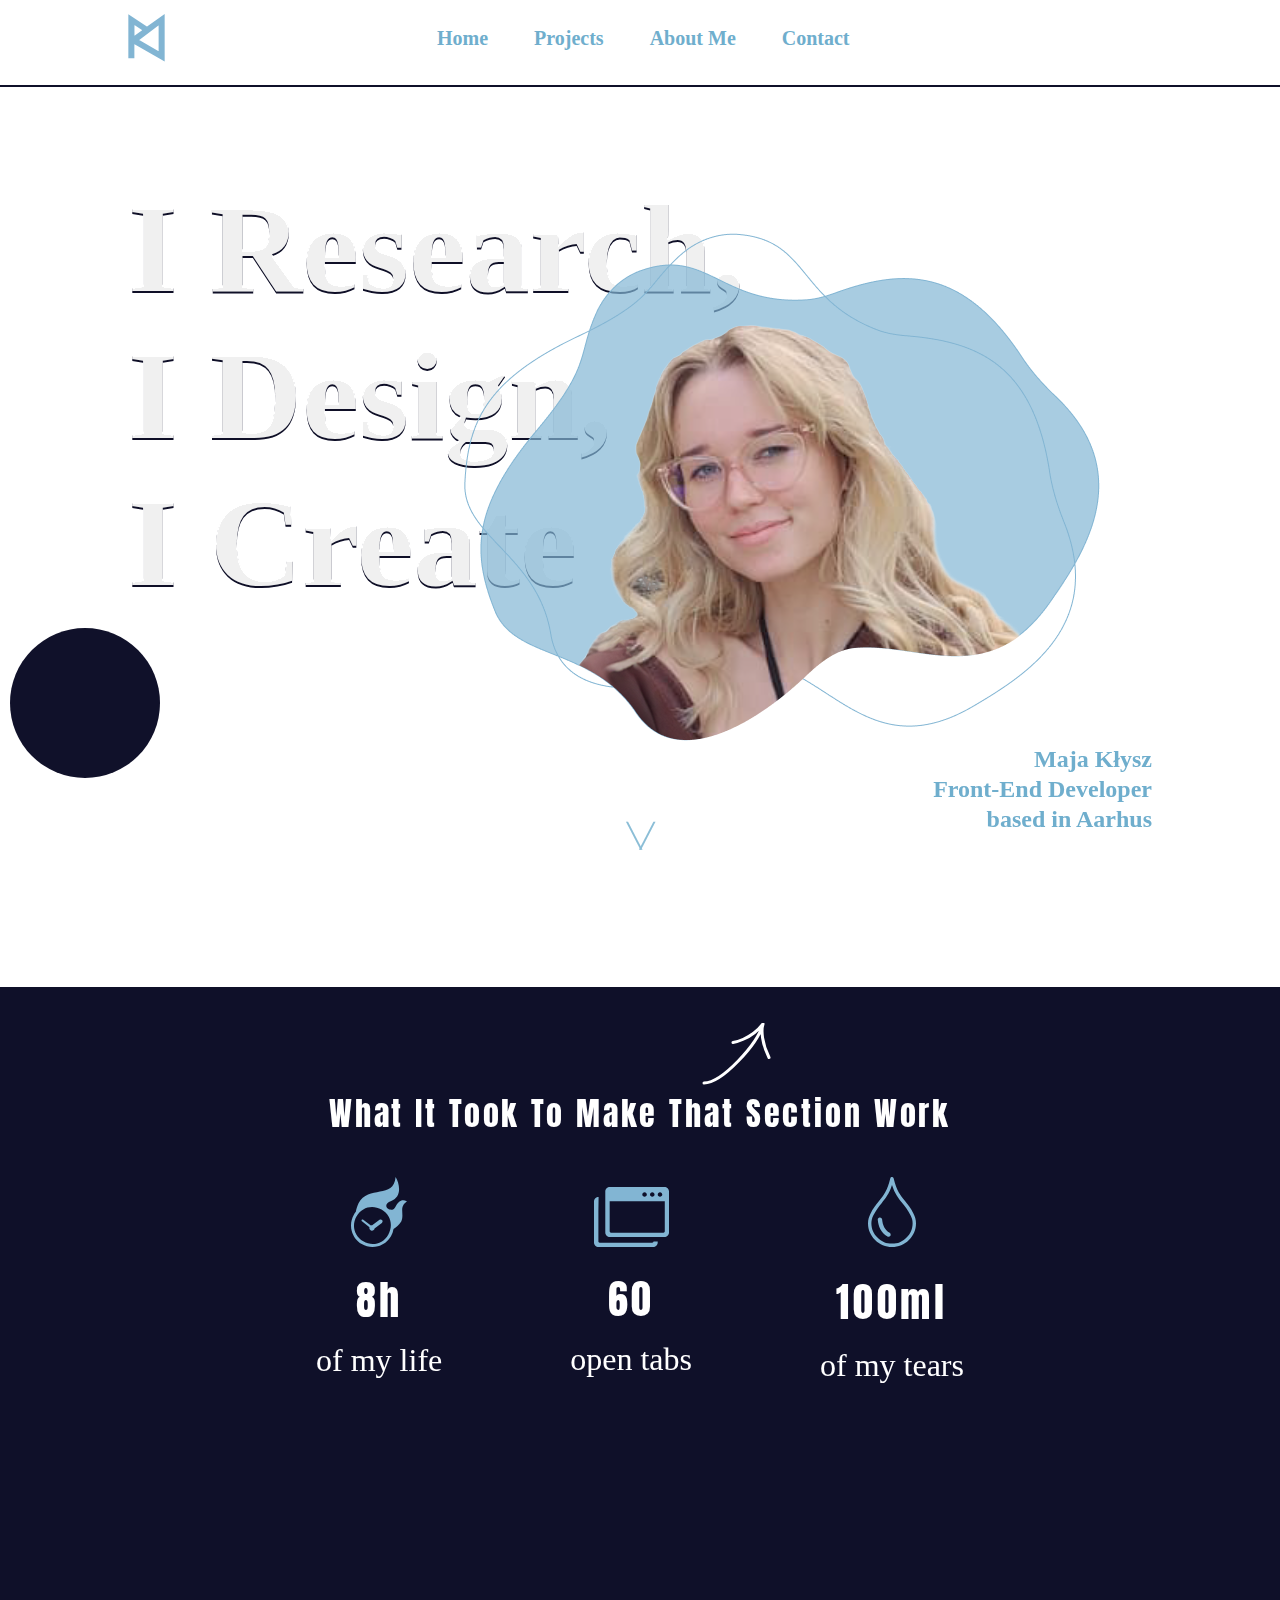
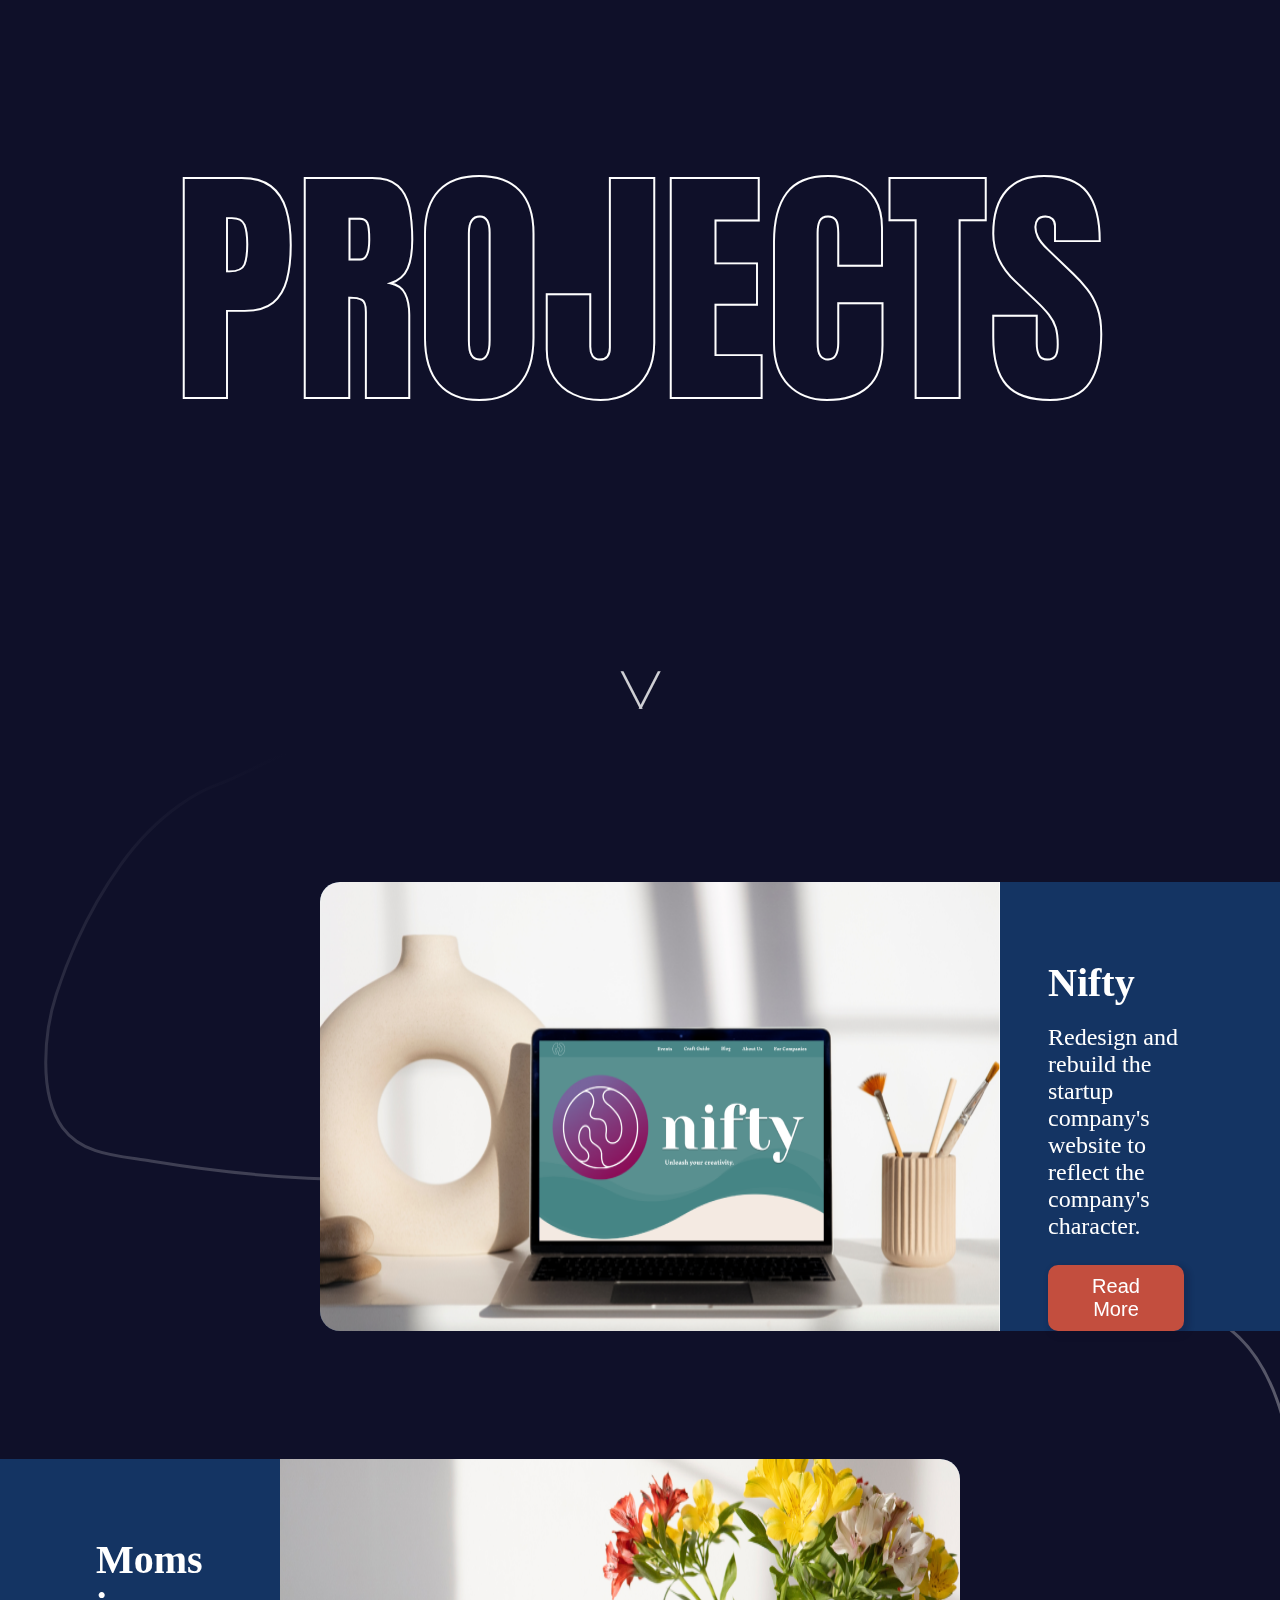
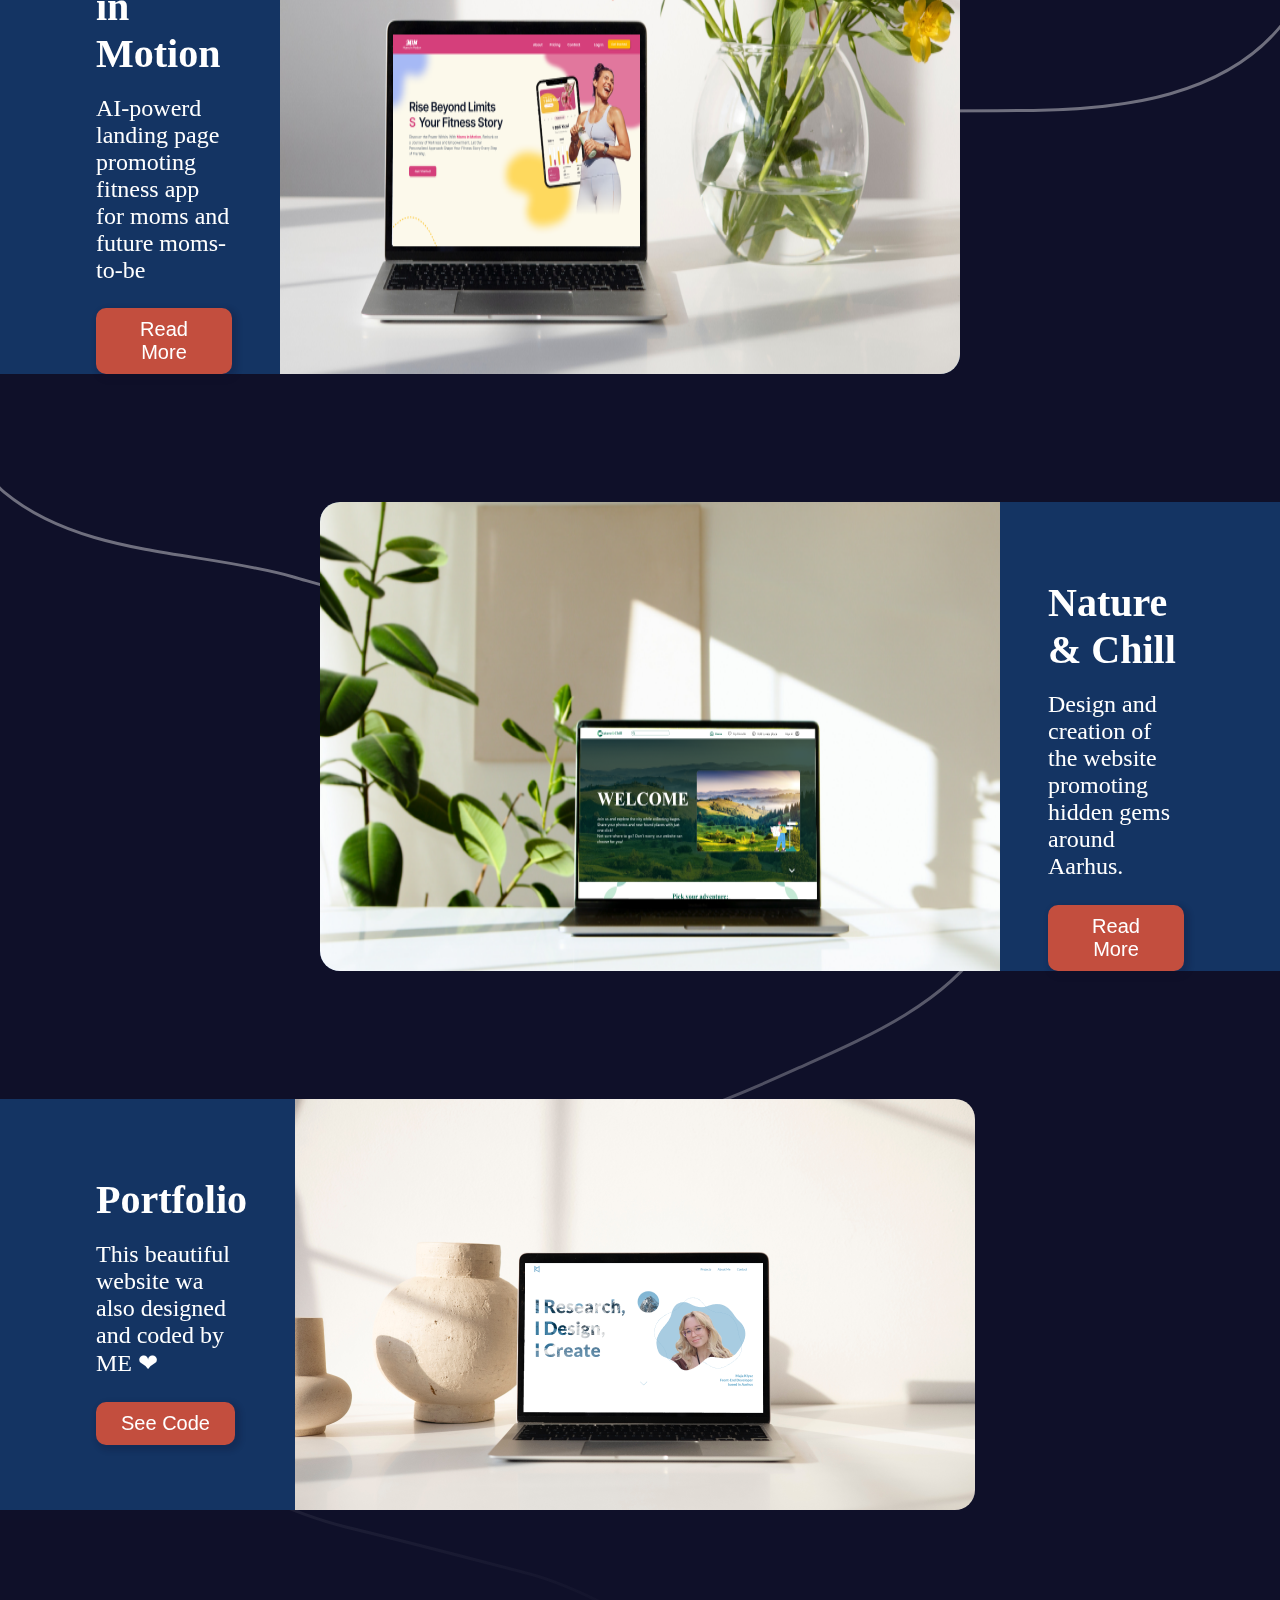
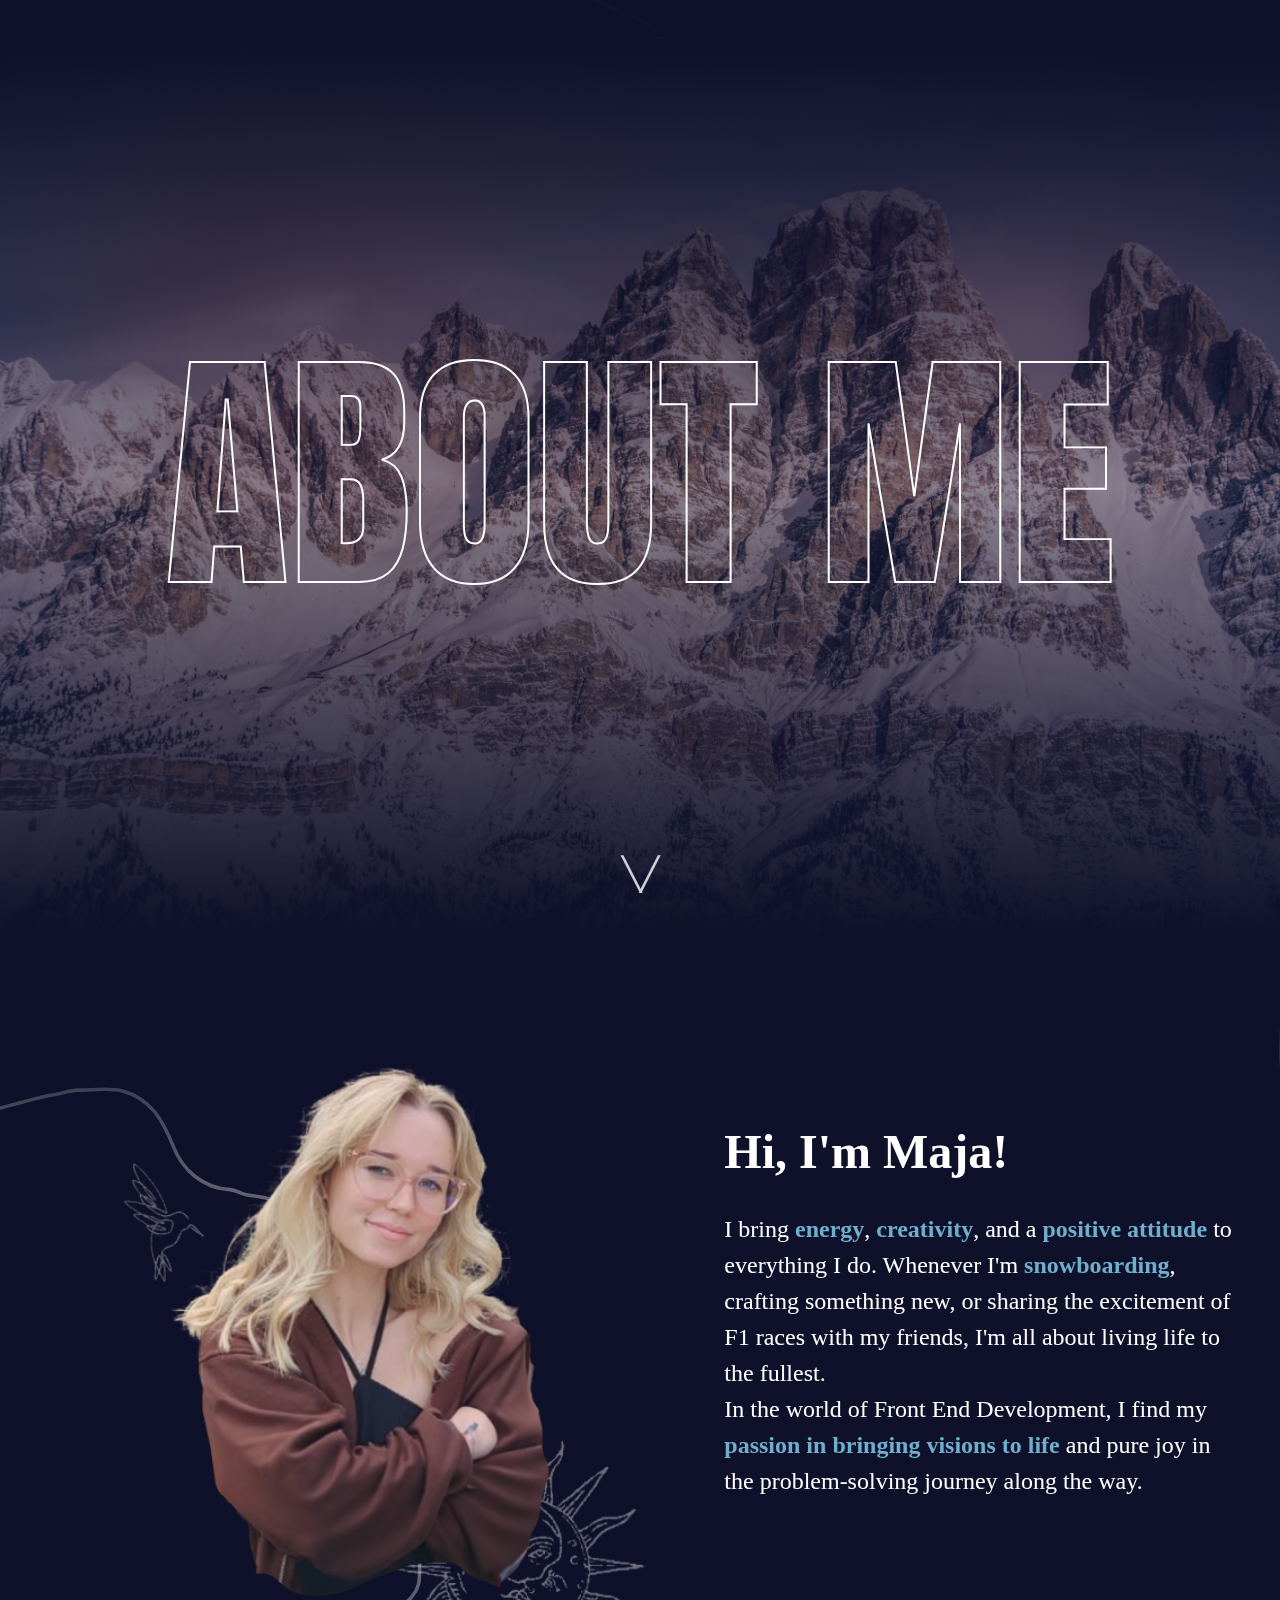
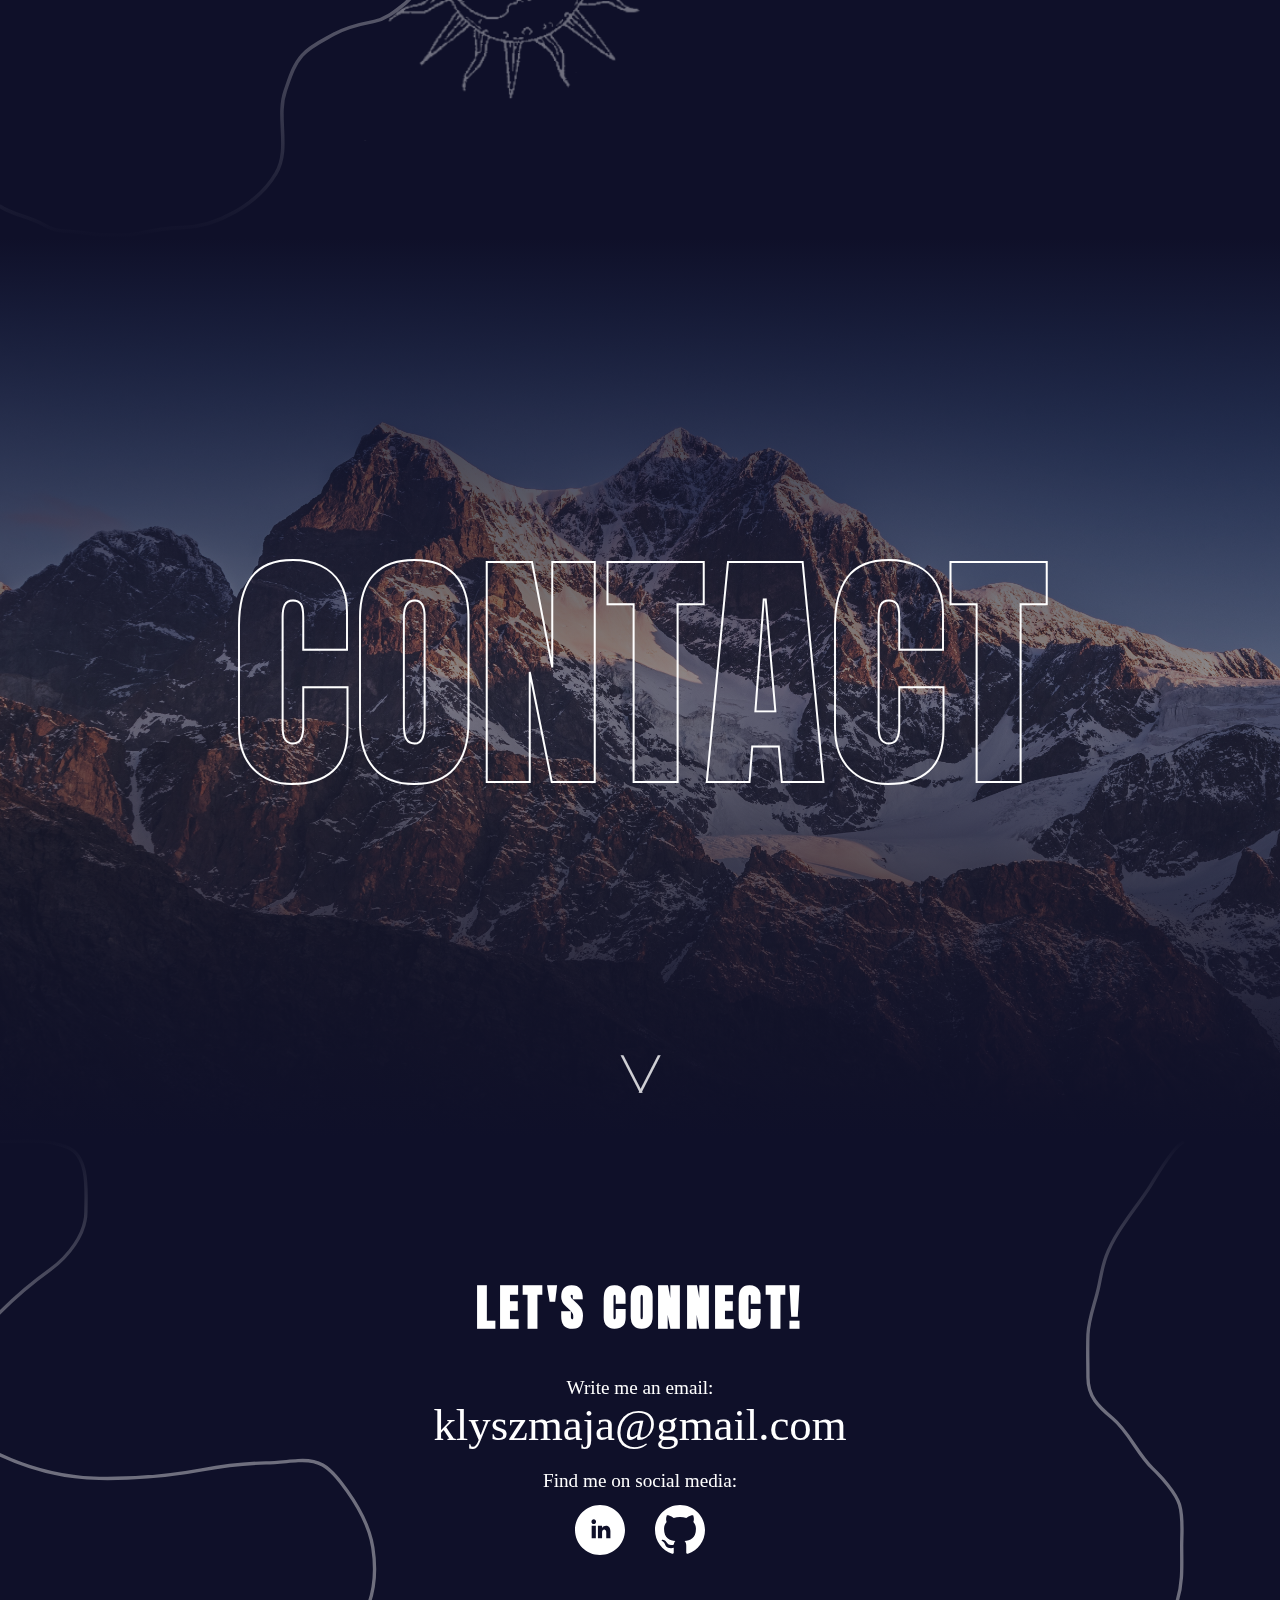
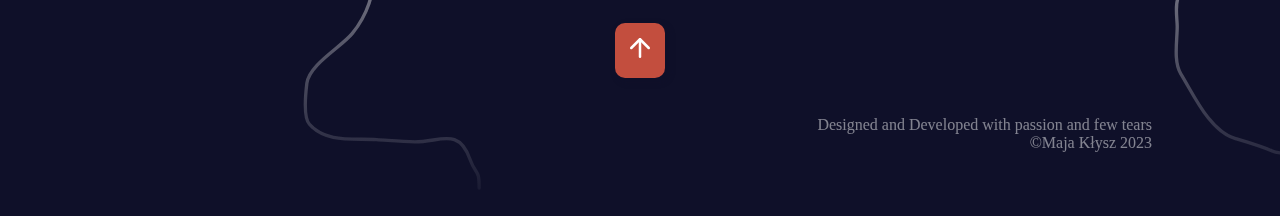
==== index.html @ e8067547 "Add files via upload" ====
<!DOCTYPE html>
<html lang="en">
  <head>
    <meta charset="UTF-8" />
    <meta name="viewport" content="width=device-width, initial-scale=1.0" />
    <link
      rel="stylesheet"
      href="https://fonts.googleapis.com/css?family=Anton"
      href="https://fonts.google.com/specimen/Lato?query=lato"
    />
    <link rel="icon" type="image/x-icon" href="images/favicon.ico" />

    <link rel="stylesheet" href="css/style.css" />

    <title>Maja Kłysz</title>
  </head>
  <body>
    <nav>
      <div class="navBox">
        <img
          id="logo"
          onclick="scrollHome()"
          src="images/logo.svg"
          alt="logo"
        />
        <ul class="navList">
          <li class="home" onclick="scrollHome()">Home</li>
          <li class="projects" onclick="scrollProj()">Projects</li>
          <li class="aboutMe" onclick="scrollMe()">About Me</li>
          <li class="contact" onclick="scrollCon()">Contact</li>
        </ul>
        <div id="menu"><img src="images/menu.svg" alt="" /></div>
      </div>
    </nav>

    <section id="home">
      <div class="back">
        <div class="contentB">
          <h1 class="textB drop-in">
            I Research, <br />
            I Design, <br />
            I Create
          </h1>
        </div>
        <div class="base">
          <div class="contentA">
            <h1 class="textA drop-in">
              I Research, <br />
              I Design, <br />
              I Create
            </h1>
          </div>
          <div class="hole"></div>
        </div>
      </div>

      <img class="me" src="images/me.png" alt="maja" />
      <p class="meText">
        Maja Kłysz <br />
        Front-End Developer <br />
        based in Aarhus
      </p>
      <div class="section1"></div>
    </section>

    <section class="menulist">
      <h1>Menu</h1>
      <ul class="listPhone">
        <li class="home2" onclick="scrollHome2()">Home</li>
        <li class="projects2" onclick="scrollProj()">Projects</li>
        <li class="aboutMe2" onclick="scrollMe()">About Me</li>
        <li class="contact2" onclick="scrollCon()">Contact</li>
      </ul>
    </section>

    <section id="home2">
      <div class="contentSmall">
        <img class="meWhite" src="images/meBack.png" alt="" />
        <h1 class="drop-in">
          I Research, <br />
          I Design, <br />
          I Create
        </h1>
      </div>
    </section>

    <section class="crisis">
      <div class="allFun">
        <div class="headerCrisis">
          <img src="images/thatSection.svg" alt="" />
          <h1>what it took to make that section work</h1>
        </div>
        <div class="ingredients">
          <div class="time">
            <img src="images/fast-speed-icon.svg" alt="clock" />
            <h1>8h</h1>
            <p>of my life</p>
          </div>
          <div class="tabs">
            <img src="images/browser-tabs-icon.svg" alt="tabs" />
            <h1>60</h1>
            <p>open tabs</p>
          </div>
          <div class="tears">
            <img src="images/water-drop-teardrop-icon.svg" alt="water drop" />
            <h1>100ml</h1>
            <p>of my tears</p>
          </div>
        </div>
      </div>
    </section>

    <section id="projects">
      <section class="titleSec secProj" id="titleSec">
        <svg
          width="100%"
          height="100%"
          viewBox="0 0 10 2"
          xmlns="http://www.w3.org/2000/svg"
        >
          <text
            class="fill normal"
            x="50%"
            y="50%"
            text-anchor="middle"
            font-size="2"
            fill="none"
            stroke-width=".015"
            stroke="#fff"
            font-family="Anton, sans-serif"
            alignment-baseline="middle"
          >
            PROJECTS
          </text>
        </svg>
        <div class="section"></div>
      </section>

      <section class="proContent">
        <div class="position">
          <div class="card">
            <img src="images/nifty.png" alt="nifty mockup" />
            <div class="cardText">
              <h2>Nifty</h2>
              <br />
              <p>
                Redesign and rebuild the startup company's website to reflect
                the company's character.
              </p>
              <br />
              <button class="readMore" onclick="location.href ='nifty.html'">
                Read More
              </button>
            </div>
          </div>
        </div>

        <div class="positionV2">
          <div class="cardV2">
            <div class="cardTextV2">
              <h2>Moms in Motion</h2>
              <br />
              <p>
                AI-powerd landing page promoting fitness app for moms and future
                moms-to-be
              </p>
              <br />
              <button class="readMore" onclick="location.href ='mim.html'">
                Read More
              </button>
            </div>
            <img src="images/mim.png" alt="mim mockup" />
          </div>
        </div>

        <div class="position positionV2">
          <div class="card">
            <img src="images/n&c.png" alt="n&c mockup" />
            <div class="cardText">
              <h2>Nature & Chill</h2>
              <br />
              <p>
                Design and creation of the website promoting hidden gems around
                Aarhus.
              </p>
              <br />
              <button class="readMore" onclick="location.href ='n&c.html'">
                Read More
              </button>
            </div>
          </div>
        </div>
        <div class="positionV2">
          <div class="cardV2">
            <div class="cardTextV2">
              <h2>Portfolio</h2>
              <br />
              <p>This beautiful website wa also designed and coded by ME ❤</p>
              <br />
              <button class="readMore">See Code</button>
            </div>
            <img src="images/portfolioM.png" alt="UniSurf mockup" />
          </div>
        </div>
      </section>
    </section>

    <section id="secMe">
      <section class="titleSec secMe" id="titleSec">
        <svg
          width="100%"
          height="100%"
          viewBox="0 0 10 2"
          xmlns="http://www.w3.org/2000/svg"
        >
          <text
            class="fill normal"
            x="50%"
            y="50%"
            text-anchor="middle"
            font-size="2"
            fill="none"
            stroke-width=".015"
            stroke="#fff"
            font-family="Anton, sans-serif"
            alignment-baseline="middle"
          >
            ABOUT ME
          </text>
        </svg>
        <div class="section"></div>
      </section>
      <section class="aboutContent">
        <img src="images/mePhoto.png" alt="me" />
        <div class="textAbout">
          <h1>Hi, I'm Maja!</h1>
          <p>
            I bring <span class="highlight"> energy</span>,
            <span class="highlight">creativity</span>, and a
            <span class="highlight">positive attitude</span> to everything I do.
            Whenever I'm <span class="highlight">snowboarding</span>, crafting
            something new, or sharing the excitement of F1 races with my
            friends, I'm all about living life to the fullest. <br />In the
            world of Front End Development, I find my
            <span class="highlight">passion in bringing visions to life</span>
            and pure joy in the problem-solving journey along the way.
          </p>
        </div>
      </section>
      <div class="spaceBlue"></div>
    </section>
    <section class="contactInfo">
      <section class="titleSec secCon" id="titleSec">
        <svg
          width="100%"
          height="100%"
          viewBox="0 0 10 2"
          xmlns="http://www.w3.org/2000/svg"
        >
          <text
            class="fill normal"
            x="50%"
            y="50%"
            text-anchor="middle"
            font-size="2"
            fill="none"
            stroke-width=".015"
            stroke="#fff"
            font-family="Anton, sans-serif"
            alignment-baseline="middle"
          >
            CONTACT
          </text>
        </svg>
        <div class="section"></div>
      </section>
      <section class="contactBox">
        <h1>LET'S CONNECT!</h1>
        <div class="mailBox">
          <p class="sub">Write me an email:</p>
          <a class="main" href="mailto:klyszmaja@gmail.com"
            >klyszmaja@gmail.com</a
          >
        </div>

        <div class="someBox">
          <p class="sub">Find me on social media:</p>
          <div class="links">
            <a
              href="https://www.linkedin.com/in/maja-klysz-244708251/"
              target="_blank"
              ><svg
                class="spaceContact in"
                xmlns="http://www.w3.org/2000/svg"
                width="50"
                fill="white"
                height="50"
                viewBox="0 0 24 24"
              >
                <path
                  d="M12 0c-6.627 0-12 5.373-12 12s5.373 12 12 12 12-5.373 12-12-5.373-12-12-12zm-2 16h-2v-6h2v6zm-1-6.891c-.607 0-1.1-.496-1.1-1.109 0-.612.492-1.109 1.1-1.109s1.1.497 1.1 1.109c0 .613-.493 1.109-1.1 1.109zm8 6.891h-1.998v-2.861c0-1.881-2.002-1.722-2.002 0v2.861h-2v-6h2v1.093c.872-1.616 4-1.736 4 1.548v3.359z"
                />
              </svg>
            </a>
            <a href="https://github.com/majaklysz" target="_blank">
              <svg
                class="git"
                xmlns="http://www.w3.org/2000/svg"
                width="50"
                height="50"
                fill="white"
                viewBox="0 0 24 24"
              >
                <path
                  d="M12 0c-6.626 0-12 5.373-12 12 0 5.302 3.438 9.8 8.207 11.387.599.111.793-.261.793-.577v-2.234c-3.338.726-4.033-1.416-4.033-1.416-.546-1.387-1.333-1.756-1.333-1.756-1.089-.745.083-.729.083-.729 1.205.084 1.839 1.237 1.839 1.237 1.07 1.834 2.807 1.304 3.492.997.107-.775.418-1.305.762-1.604-2.665-.305-5.467-1.334-5.467-5.931 0-1.311.469-2.381 1.236-3.221-.124-.303-.535-1.524.117-3.176 0 0 1.008-.322 3.301 1.23.957-.266 1.983-.399 3.003-.404 1.02.005 2.047.138 3.006.404 2.291-1.552 3.297-1.23 3.297-1.23.653 1.653.242 2.874.118 3.176.77.84 1.235 1.911 1.235 3.221 0 4.609-2.807 5.624-5.479 5.921.43.372.823 1.102.823 2.222v3.293c0 .319.192.694.801.576 4.765-1.589 8.199-6.086 8.199-11.386 0-6.627-5.373-12-12-12z"
                />
              </svg>
            </a>
          </div>
        </div>
        <button onclick="scrollHome()" class="upTop">
          <svg
            xmlns="http://www.w3.org/2000/svg"
            width="30"
            height="30"
            viewBox="0 0 24 24"
            fill="none"
            stroke="currentColor"
            stroke-width="2"
            stroke-linecap="round"
            stroke-linejoin="round"
            class="feather feather-arrow-up"
          >
            <line x1="12" y1="19" x2="12" y2="5"></line>
            <polyline points="5 12 12 5 19 12"></polyline>
          </svg>
        </button>
        <p class="copyrights">
          Designed and Developed with passion and few tears<br />©Maja Kłysz
          2023
        </p>
      </section>
    </section>

    <script src="js/js.js"></script>
  </body>
</html>
---- css/style.css ----
body {
  margin: 0;
  background-color: #0f1029;
  font-family: "lato";
  font-size: 16px;
  color: white;
}
.back {
  width: 100%;
  height: 100vh;
  background-size: cover;
  margin: 0;
  overflow: hidden;
  background-image: url("https://s3.amazonaws.com/shecodesio-production/uploads/files/000/096/274/original/bc2.jpg?1694196572");
}

.base {
  position: absolute;
  width: 100%;
  height: 100vh;
  background-color: white;
  background-size: cover;
  mix-blend-mode: hard-light;
  top: 87px;
  cursor: none;
}

.hole {
  width: 150px;
  height: 150px;
  margin: 10px;
  border-radius: 50%;
  background-color: gray;
  position: absolute;
  display: none;
}
.textB {
  padding-left: 10%;
  margin: 0%;
  font-size: 8em;
  padding-top: 7%;
  color: white;
  font-weight: 900;
}
.textA {
  padding-left: 10%;
  margin: 0%;
  font-size: 8em;
  padding-top: 7%;
  background: url("https://s3.amazonaws.com/shecodesio-production/uploads/files/000/096/274/original/bc2.jpg?1694196572")
    0 0 / cover no-repeat;
  background-clip: text; /* Standard property */
  -webkit-background-clip: text; /* For WebKit-based browsers */
  color: #00000087;
  mix-blend-mode: initial;
  font-weight: 900;
}

.navBox li {
  display: inline-block;
  font-size: 20px;
  padding-right: 40px;
  color: #6faecd;
  transition: all 300ms ease-in-out;
  font-weight: bold;
}

.navBox {
  display: flex;
  align-items: center;
  justify-content: space-between;
  padding-left: 10%;
  padding-right: 10%;
  padding-bottom: 10px;
  font-size: 24px;
  transition: all 300ms ease-in-out;
}

.me {
  position: absolute;
  top: 15%;
  right: 10%;
  cursor: none;
  z-index: 2;
}
nav {
  position: sticky;
  top: 0;
  z-index: 100;
  background-color: white;
  transition: all 200ms ease-in-out;
}

.drop-in {
  animation: drop-in 1s ease 200ms backwards;
}

.navList li {
  cursor: pointer;
}

.navList li:hover {
  font-weight: 900;
}

@keyframes drop-in {
  from {
    opacity: 0;
    transform: translateY(-100px);
  }
  to {
    opacity: 1;
    transform: translate(0px);
  }
}
.titleSec {
  width: 100%;
  height: 100vh;
  background-size: cover;
  margin: 0;
  overflow: hidden;
  position: relative;
}

.secMe {
  background-image: linear-gradient(#0f1029, #0f102977, #0f1029),
    url(../images/moutains3.jpg);
}

.secProj {
  background-image: linear-gradient(#0f1029, #0f102977, #0f1029),
    url("https://s3.amazonaws.com/shecodesio-production/uploads/files/000/096/280/original/pexels-pixabay-290422.jpg?1694197904");
}

.secCon {
  background-image: linear-gradient(#0f1029, #0f102977, #0f1029),
    url(../images/m3.jpg);
  background-size: cover;
}

.normal {
  cursor: default;
  transition: all 200ms ease-in-out;
}
.fill {
  fill: transparent;
}

.fill:hover {
  fill: rgba(255, 255, 255, 0.335);
  transition: all 200ms ease-in-out;
}

.proContent {
  padding-top: 10%;
  background-image: linear-gradient(#0f1029, #0f102900, #0f102900, #0f1029),
    url(../images/sq3.svg);
  background-repeat: no-repeat;
  padding-bottom: 10%;
  background-position: center;
}
#logo {
  height: 2em;
  cursor: pointer;
}
.card {
  background-color: #143463;
  color: white;
  display: flex;
  width: 75%;
  border-radius: 20px 0 0 20px;
  justify-content: space-between;
}

.card img {
  border-radius: 20px 0 0 20px;
}

.card h2,
.cardV2 h2 {
  font-size: 2.5em;
  font-weight: bold;
  margin: 0;
}
.card p,
.cardV2 p {
  font-size: 1.5em;
  font-weight: lighter;
  margin: 0;
}

.cardText {
  width: 35%;
  padding-right: 10%;
  padding-left: 5%;
  display: flex;
  flex-direction: column;
  padding-top: 8%;
}

.position {
  display: flex;
  justify-content: flex-end;
}

.readMore {
  background-color: #c34e3e;
  width: fit-content;
  box-shadow: 3px 3px 5px 3px #0f102930;
  border: none;
  color: white;
  font-size: 1.25em;
  padding: 10px 25px;
  border-radius: 10px;
  margin-top: 5%;
  transition: all 200ms ease;
}

.readMore:hover {
  background-color: #a33e30;
  cursor: pointer;
}

.upTop {
  background-color: #c34e3e;
  box-shadow: 3px 3px 5px 3px #0f102930;
  border: none;
  color: white;
  font-size: 1.25em;
  padding: 10px;
  border-radius: 10px;
  margin-top: 5%;
  transition: all 200ms ease;
}

.upTop:hover {
  background-color: #a33e30;
  cursor: pointer;
}

.cardV2 {
  background-color: #143463;
  color: white;
  display: flex;
  width: 75%;
  border-radius: 0 20px 20px 0;
  justify-content: space-between;
}

.cardV2 img {
  border-radius: 0 20px 20px 0;
}
.cardTextV2 {
  width: 35%;
  padding-left: 10%;
  padding-right: 5%;
  display: flex;
  flex-direction: column;
  padding-top: 8%;
}
.positionV2 {
  margin-top: 10%;
}

.indication {
  text-decoration: underline;
  text-underline-offset: 10px;
  font-weight: 900;
}

.meText {
  position: absolute;
  right: 10%;
  top: 80%;
  z-index: 2;
  color: #6faecd;
  font-weight: 900;
  font-size: 1.5em;
  text-align: right;
  line-height: 30px;
}
.aboutContent {
  color: white;
  font-size: 1.5em;
  display: flex;
  background-image: linear-gradient(#0f1029, #0f102900, #0f102900, #0f1029),
    url(../images/linesAbout.svg);
  background-repeat: no-repeat;
  background-size: cover;
  justify-content: center;
  height: 100vh;
  width: auto;
}

.textAbout {
  padding-left: 3%;
  width: 40%;
  padding-top: 12%;
}

.textAbout h1 {
  font-size: 2em;
}

.aboutContent p {
  line-height: 1.5;
}

.aboutContent img {
  height: 75%;
  width: auto;
  padding-top: 10%;
}

.section::before {
  animation: bounce 1s ease infinite;
  bottom: 2rem;
  color: #fff;
  content: "╲╱";
  font-size: 2rem;
  height: 4rem;
  left: 50%;
  letter-spacing: -1px;
  line-height: 4rem;
  margin-left: -3rem;
  opacity: 0.8;
  position: absolute;
  text-align: center;
  width: 6rem;
}

@keyframes bounce {
  50% {
    transform: translateY(-50%);
  }
}
.section1::before {
  animation: bounce 1s ease infinite;
  bottom: 2rem;
  color: #6faecd;
  content: "╲╱";
  font-size: 1.5rem;
  height: 4rem;
  left: 50%;
  letter-spacing: -1px;
  line-height: 4rem;
  margin-left: -3rem;
  opacity: 0.8;
  position: absolute;
  text-align: center;
  width: 6rem;
}

.highlight {
  font-weight: bold;
  color: #6faecd;
  transition: all 200ms ease;
}
.highlight:hover {
  color: #8ac0dc;
  text-shadow: 0 5px 15px #afe0f5;
  cursor: default;
}
.contactBox {
  color: white;
  text-align: center;
  padding-top: 8%;
  padding-bottom: 5%;
  background-image: linear-gradient(#0f1029, #0f102900, #0f102900, #0f1029),
    url(../images/sqContact.svg);
  background-repeat: no-repeat;
  background-position: center;
  background-size: cover;
}

.contactBox h1 {
  font-size: 3em;
  font-family: "Anton", sans-serif;
  letter-spacing: 0.09em;
}

.main {
  font-size: 2.8em;
  font-weight: lighter;
  margin-top: 0;
  transition: all 200ms ease;
  text-decoration: none;
  color: white;
}

.main:hover {
  color: #c34e3e;
  cursor: pointer;
}

.sub {
  margin-bottom: 0;

  font-size: 1.2em;
}

.links {
  padding-top: 1%;
}

.spaceContact {
  padding-right: 2%;
}

.in,
.git {
  transition: all 200ms ease;
  fill: white;
}
.in:hover,
.git:hover {
  fill: #c34e3e;
  cursor: pointer;
}
.copyrights {
  color: rgba(255, 255, 255, 0.481);
  margin-top: 3%;
  margin-bottom: 0;
  text-align: right;
  padding-right: 10%;
}

.crisis {
  width: 100%;
  color: white;
  display: flex;
  justify-content: center;
  flex-direction: column;
  align-items: center;
}

.allFun {
  display: flex;
  justify-content: center;
  flex-direction: column;
  align-items: center;
  width: 100%;
}

.headerCrisis {
  padding-top: 3%;
}
.headerCrisis h1 {
  font-family: "Anton", sans-serif;
  text-transform: capitalize;
  letter-spacing: 0.09em;
  font-size: 2em;
  margin: 0;
  font-weight: 100;
}

.headerCrisis img {
  left: 60%;
  position: relative;
}

.ingredients {
  display: flex;
  width: 100%;
  height: auto;
  justify-content: center;
  align-items: baseline;
  padding-top: 3%;
  padding-bottom: 3%;
  gap: 10%;
}

.ingredients h1 {
  font-family: "Anton", sans-serif;
  letter-spacing: 0.09em;
  font-size: 2.5em;
  font-weight: 100;
  margin-top: 15%;
  margin-bottom: 10%;
}

.ingredients p {
  font-size: 2em;
  max-width: 100%;
  margin-top: 0;
}

.time,
.tabs,
.tears {
  text-align: center;
}

a {
  text-decoration: none;
}
#home2,
.menu,
.menulist {
  display: none;
}

.active {
  display: block;
}

/*phone*/
@media (max-width: 576px) {
  #home,
  .crisis,
  .navList {
    display: none;
  }
  #home2 {
    display: flex;
    background-image: linear-gradient(
        #0f1029,
        #0f1029c9,
        #0f102988,
        #0f1029af,
        #0f1029
      ),
      url(../images/pexels-mark-soetebier-9896288.jpg);

    width: 100%;
    background-size: cover;
    background-repeat: no-repeat;
  }
  nav {
    background: #0f1029;
  }

  .navBox li {
    color: white;
  }

  #logo {
    width: 10%;
    height: 10%;
    padding-top: 5%;
    padding-bottom: 3%;
    content: url(../images/logowhite.svg);
  }

  .contentSmall {
    margin: auto;
    font-family: "Anton";
    display: flex;
    flex-wrap: wrap;
    padding-left: 5%;
  }

  .meWhite {
    height: 100%;
    width: 100%;
  }

  .contentSmall h1 {
    font-size: 4em;
    padding-bottom: 10%;
    display: flex;
    width: 100%;
    padding-left: 10%;
    margin-top: 1%;
    font-weight: 100;
    line-height: 1.15em;
  }

  .position,
  .positionV2 {
    flex-direction: column;
    justify-content: unset;
    align-items: center;
    display: flex;
  }

  .card {
    flex-direction: column;
    border-radius: 20px 20px 20px 20px;
  }

  .cardV2 {
    flex-direction: column-reverse;
    border-radius: 20px 20px 20px 20px;
  }

  .card img,
  .cardV2 img {
    border-radius: 20px 20px 0px 0px;
  }

  .readMore {
    margin-left: 20%;
    margin-bottom: 10%;
  }

  .cardText,
  .cardTextV2 {
    width: auto;
  }

  .aboutContent img {
    width: 70%;
    height: auto;
    display: block;
    margin: auto;
    padding-top: 15%;
  }

  .aboutContent {
    height: auto;
    flex-direction: column;
    background-image: none;
  }

  .textAbout {
    width: 75%;
    display: block;
    margin: auto;
  }

  .textAbout h1 {
    font-size: 1.5em;
    margin-top: 0;
  }

  .textAbout p {
    font-size: 1em;
    padding-bottom: 10%;
  }

  .main {
    font-size: 2em;
  }

  #menu {
    display: block;
    padding-top: 5%;
  }

  .proContent {
    background-image: none;
  }

  .section::before {
    font-size: 1rem;
    height: 9rem;
  }

  .fill {
    fill: rgba(255, 255, 255, 0.814);
    stroke: none;
    letter-spacing: 0.03em;
  }

  .links {
    margin-top: 5%;
  }

  .someBox {
    margin-top: 10%;
    margin-bottom: 10%;
  }

  .upTop {
    margin-bottom: 10%;
  }

  .contactBox {
    background-image: none;
  }

  .copyrights {
    margin-top: 15%;
    margin-bottom: 15%;
    text-align: center;
    padding-left: 10%;
  }

  .menulist {
    height: 100vh;
    background-color: #0f1029;
    color: white;
    text-align: center;
    position: fixed;
    z-index: 10;
    width: -webkit-fill-available;
  }

  .menulist h1 {
    font-size: 3em;
    margin-bottom: 10%;
  }

  .listPhone {
    list-style: none;
    font-size: 2em;
    padding-left: 25%;
    padding-right: 25%;
  }

  .listPhone li {
    padding-top: 20%;
    padding-bottom: 20%;
    font-weight: 100;
    width: 100%;
    transition: all 200ms ease;
  }

  .listPhone li:active {
    background-color: #6faecd70;
  }

  .aboutMe2,
  .projects2,
  .home2 {
    border-bottom: 1px solid white;
  }
}
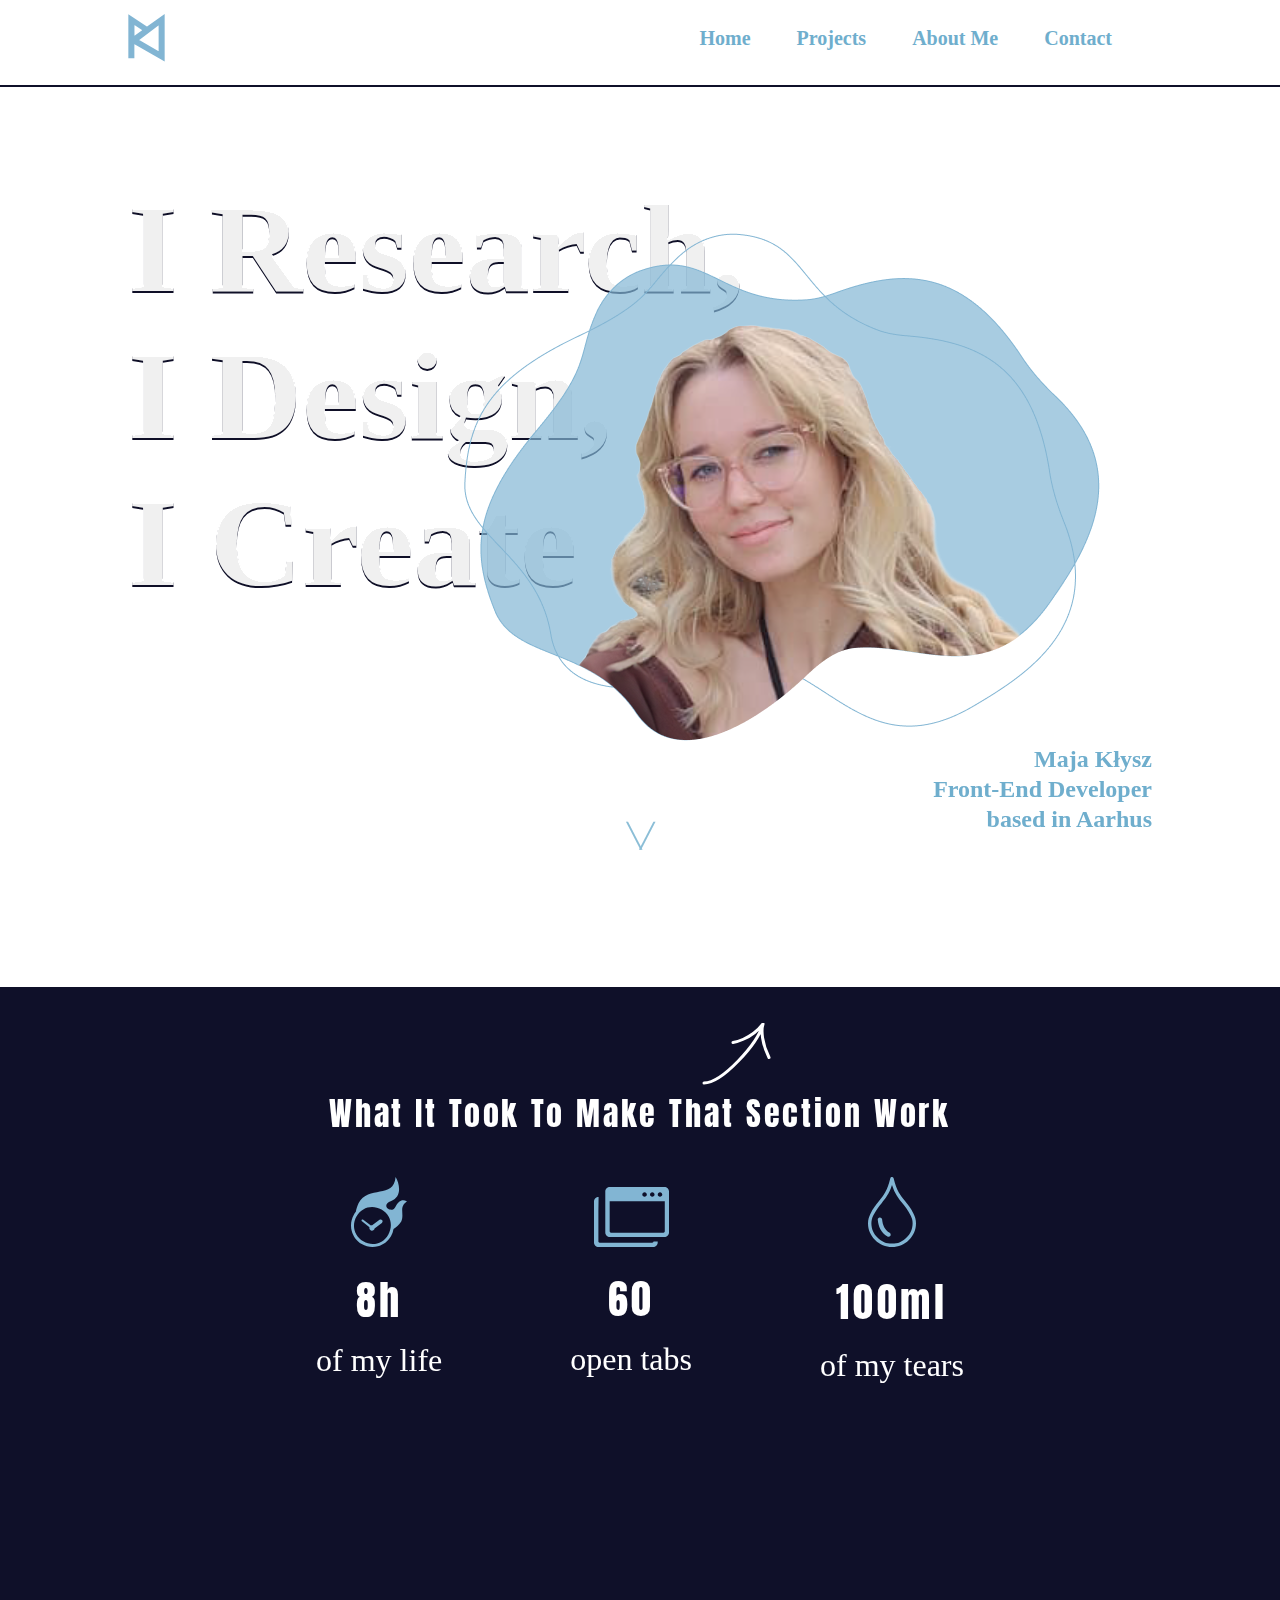
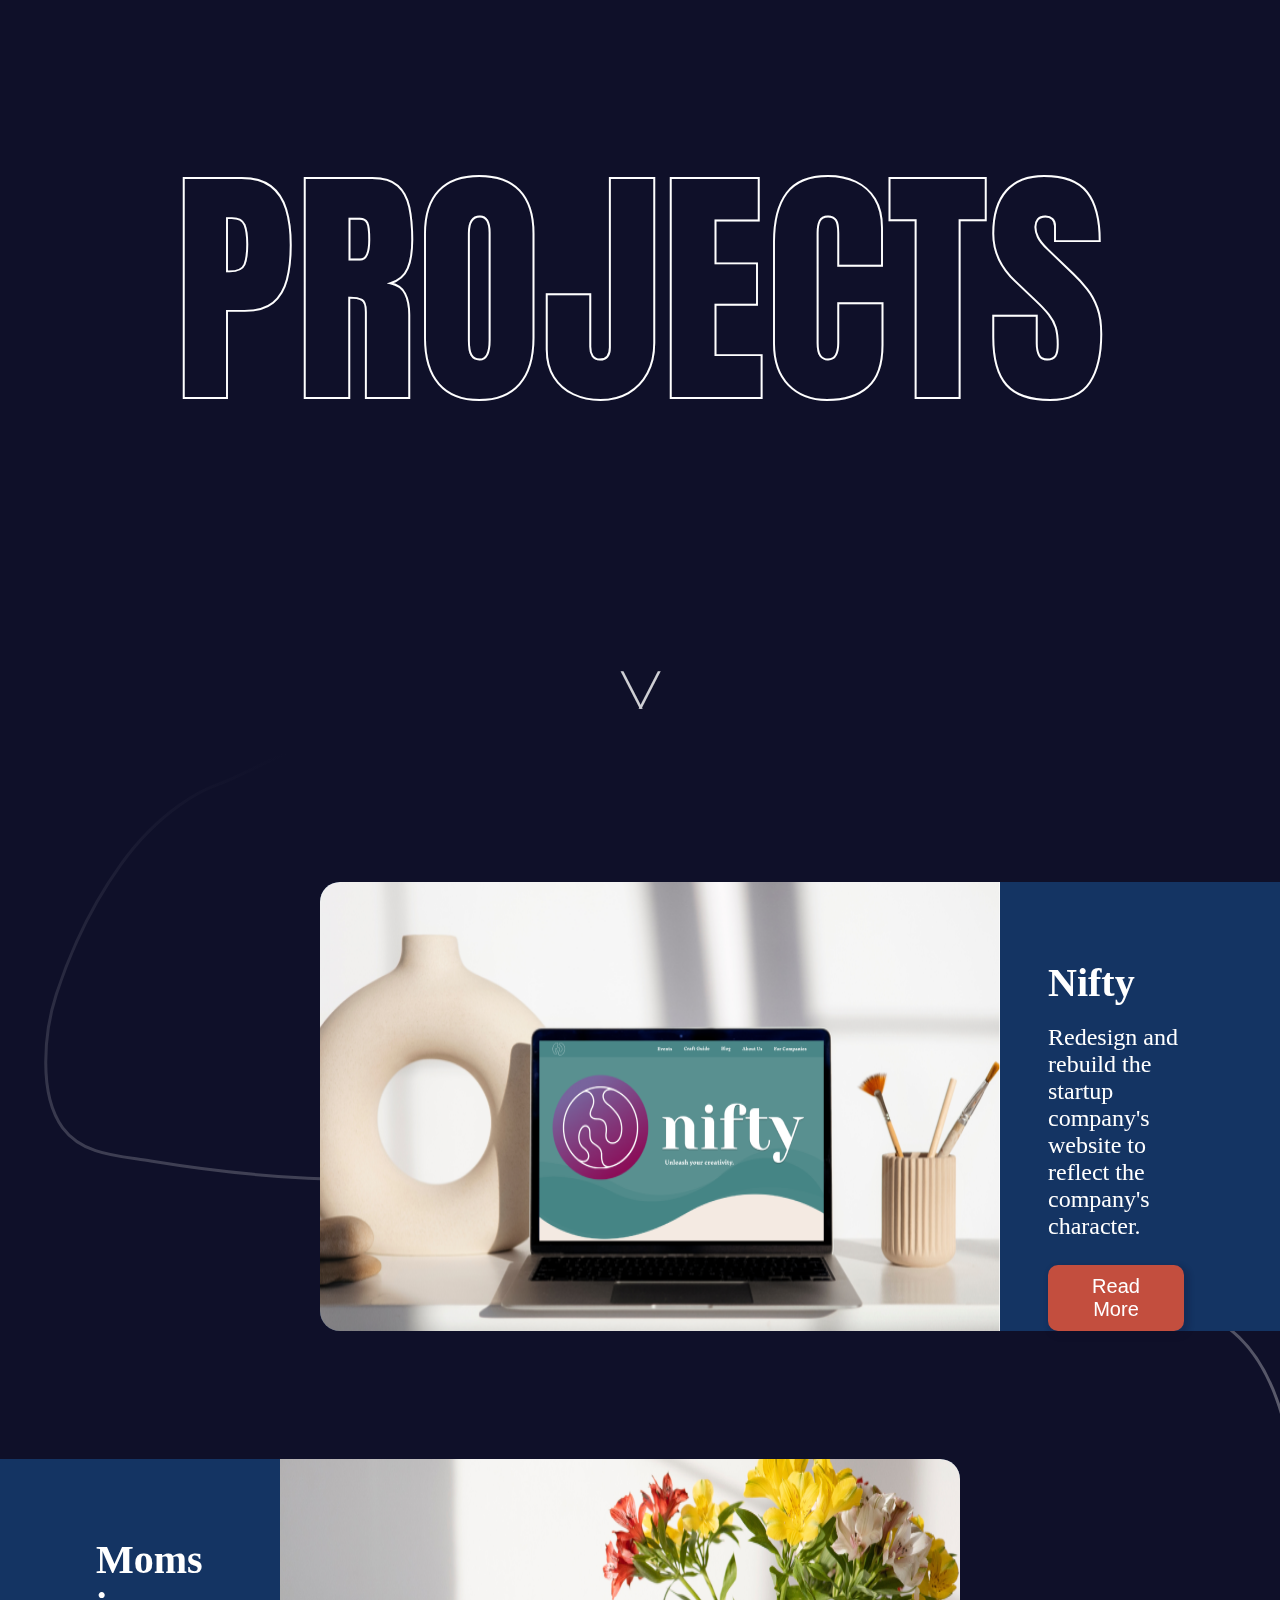
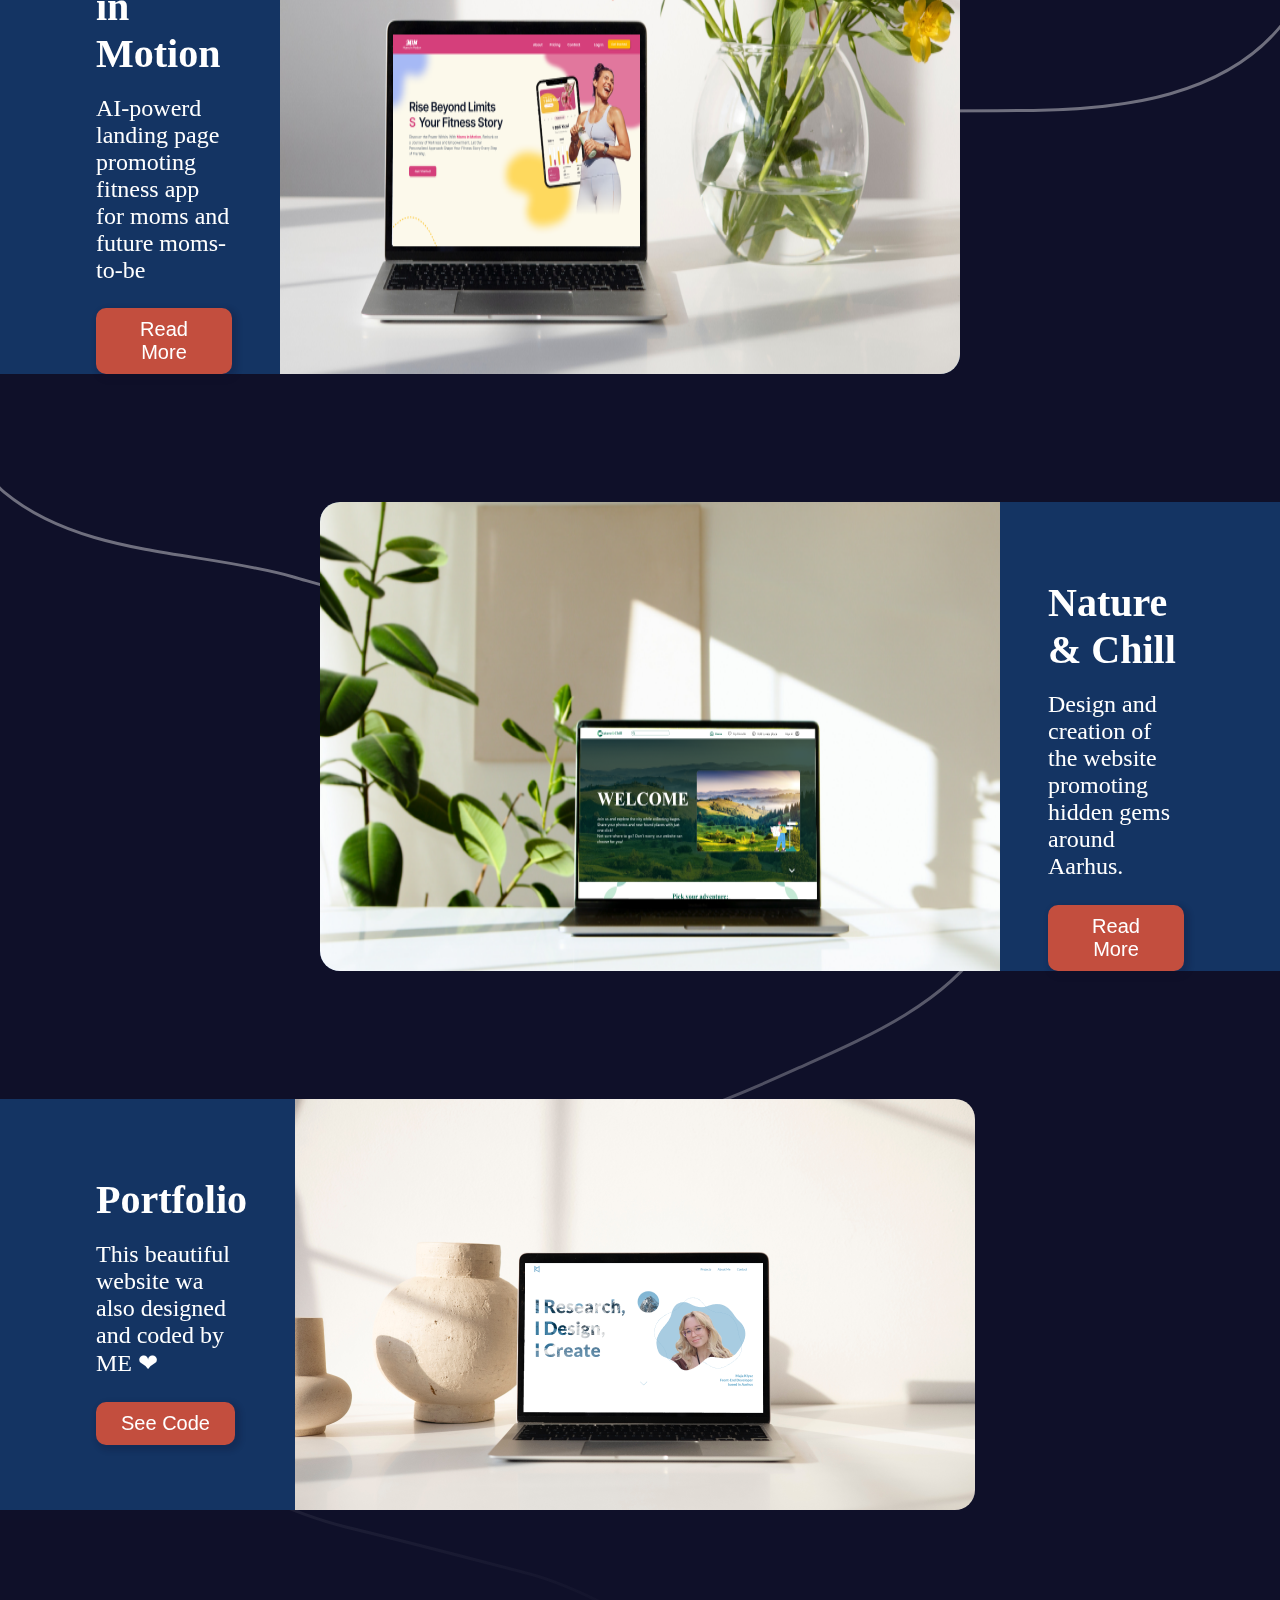
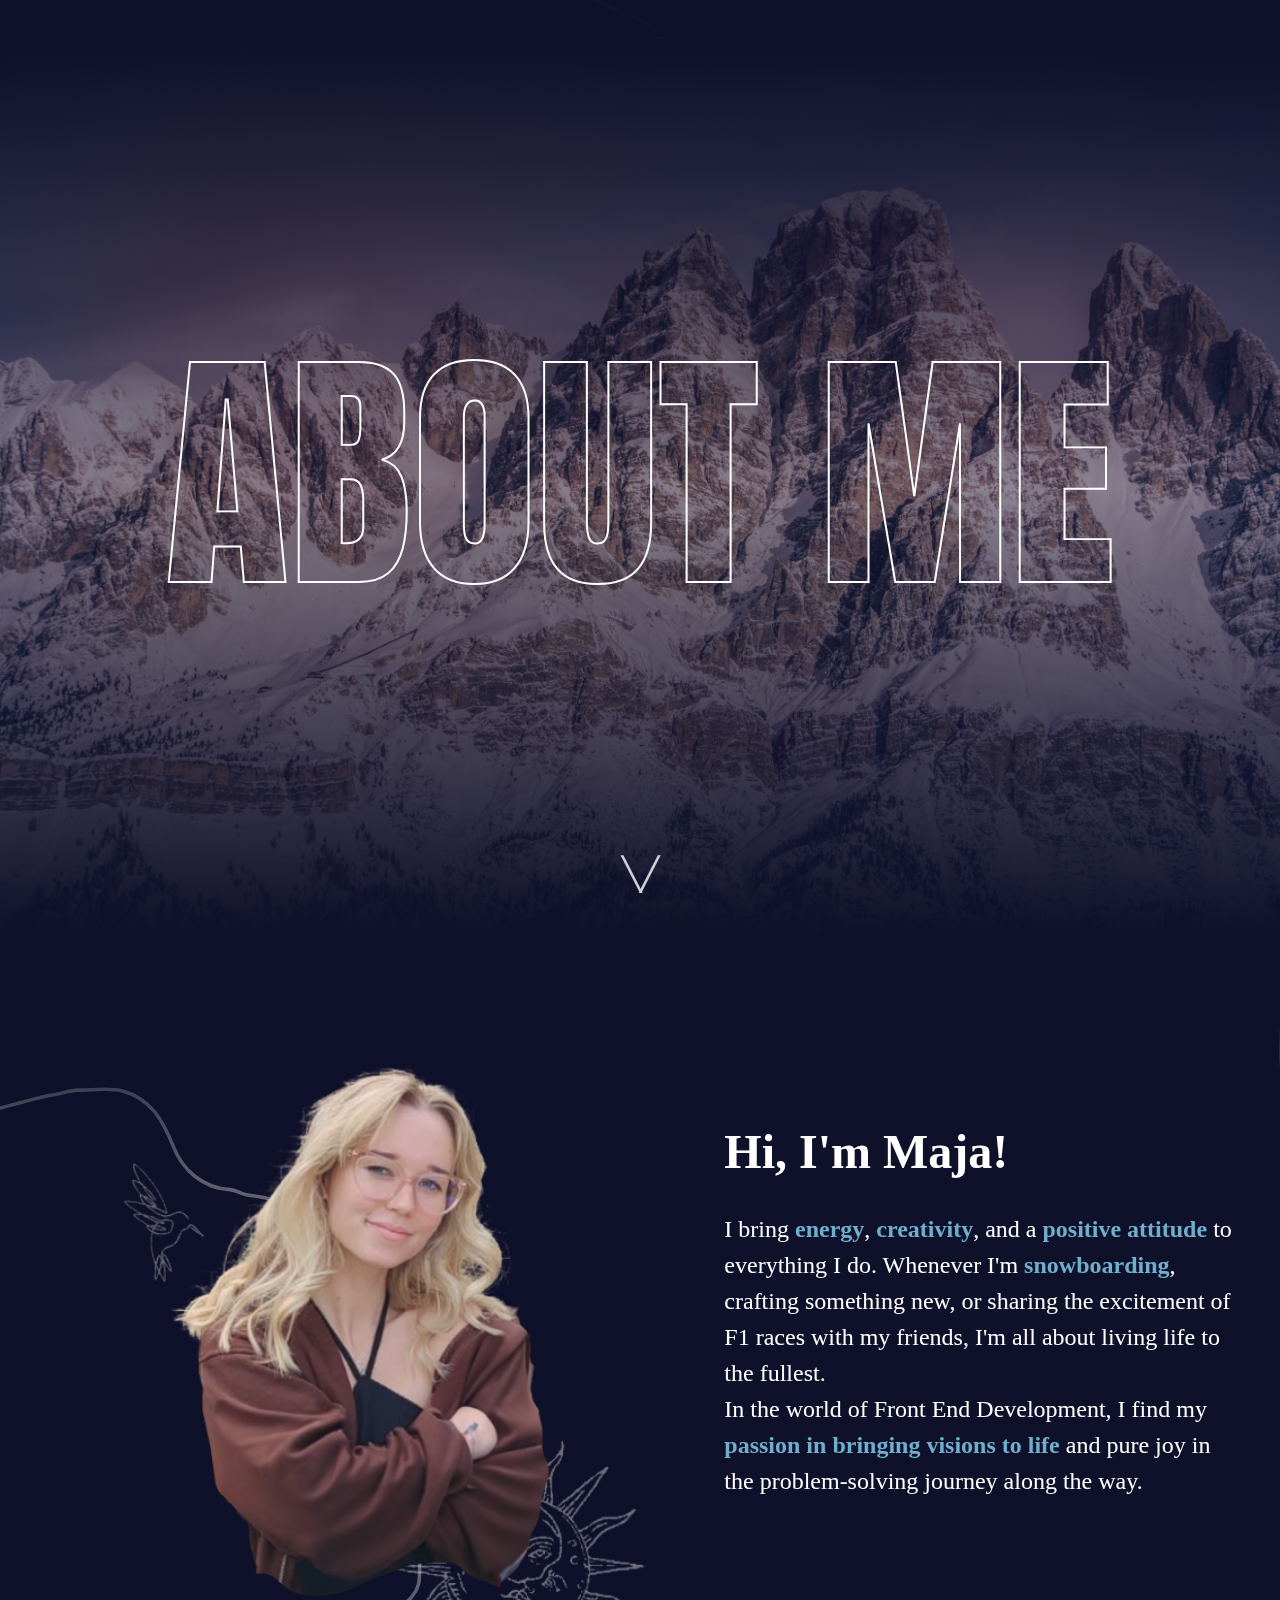
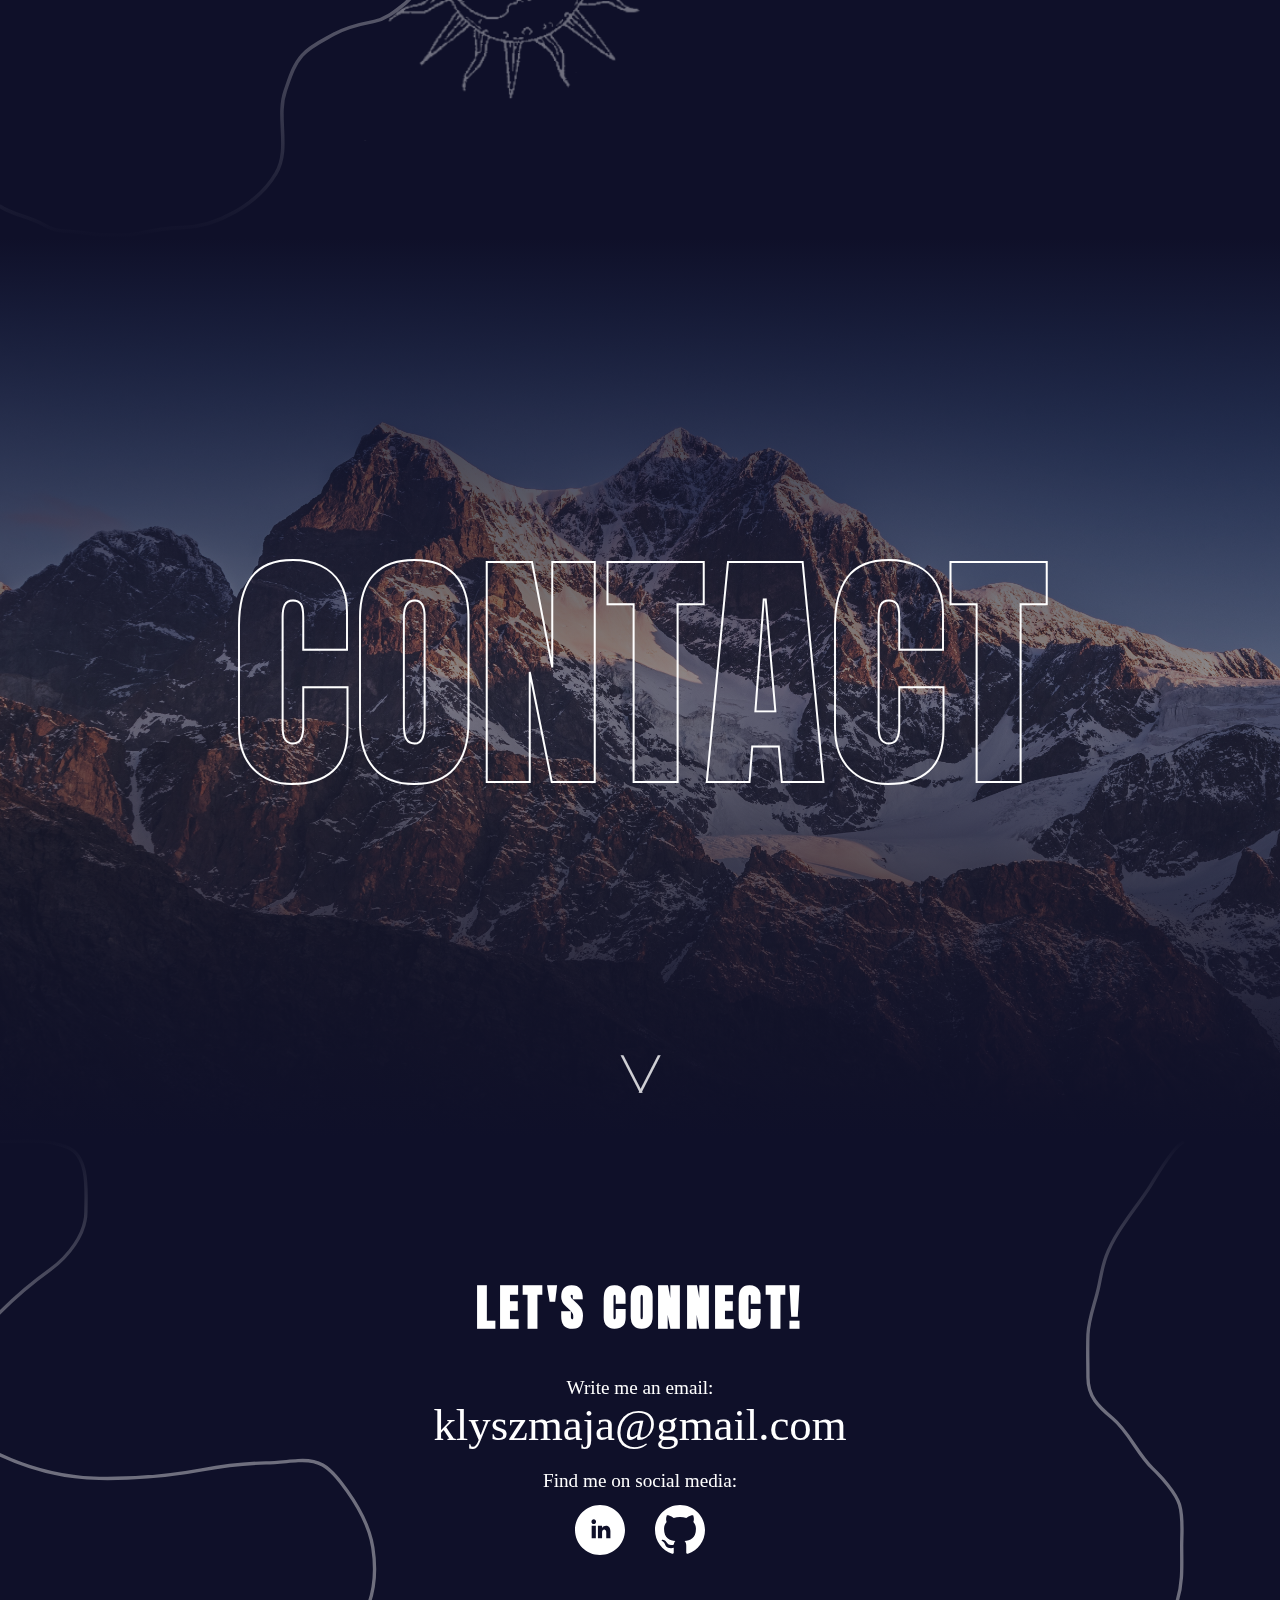
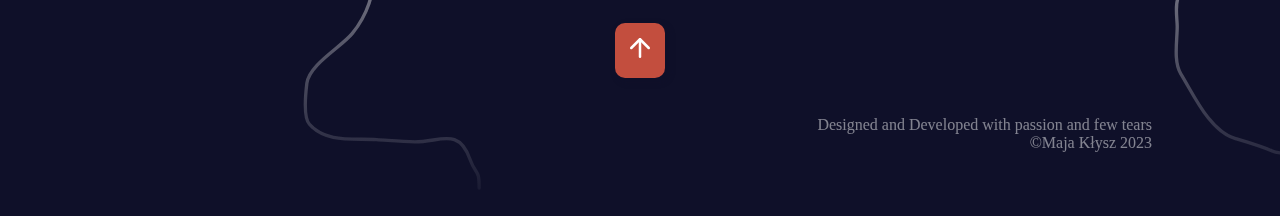
==== commit 8bbc41a2: "now responsive for phone usage" ====
--- a/index.html
+++ b/index.html
@@ -197,7 +197,9 @@
               <br />
               <p>This beautiful website wa also designed and coded by ME ❤</p>
               <br />
-              <button class="readMore">See Code</button>
+              <a href="https://github.com/majaklysz" target="_blank"
+                ><button class="readMore">See Code</button></a
+              >
             </div>
             <img src="images/portfolioM.png" alt="UniSurf mockup" />
           </div>
@@ -249,7 +251,7 @@
       </section>
       <div class="spaceBlue"></div>
     </section>
-    <section class="contactInfo">
+    <section class="contactInfo" id="contactito">
       <section class="titleSec secCon" id="titleSec">
         <svg
           width="100%"
--- a/css/style.css
+++ b/css/style.css
@@ -494,8 +494,9 @@
 a {
   text-decoration: none;
 }
+
 #home2,
-.menu,
+#menu,
 .menulist {
   display: none;
 }
@@ -530,10 +531,6 @@
     background: #0f1029;
   }
 
-  .navBox li {
-    color: white;
-  }
-
   #logo {
     width: 10%;
     height: 10%;
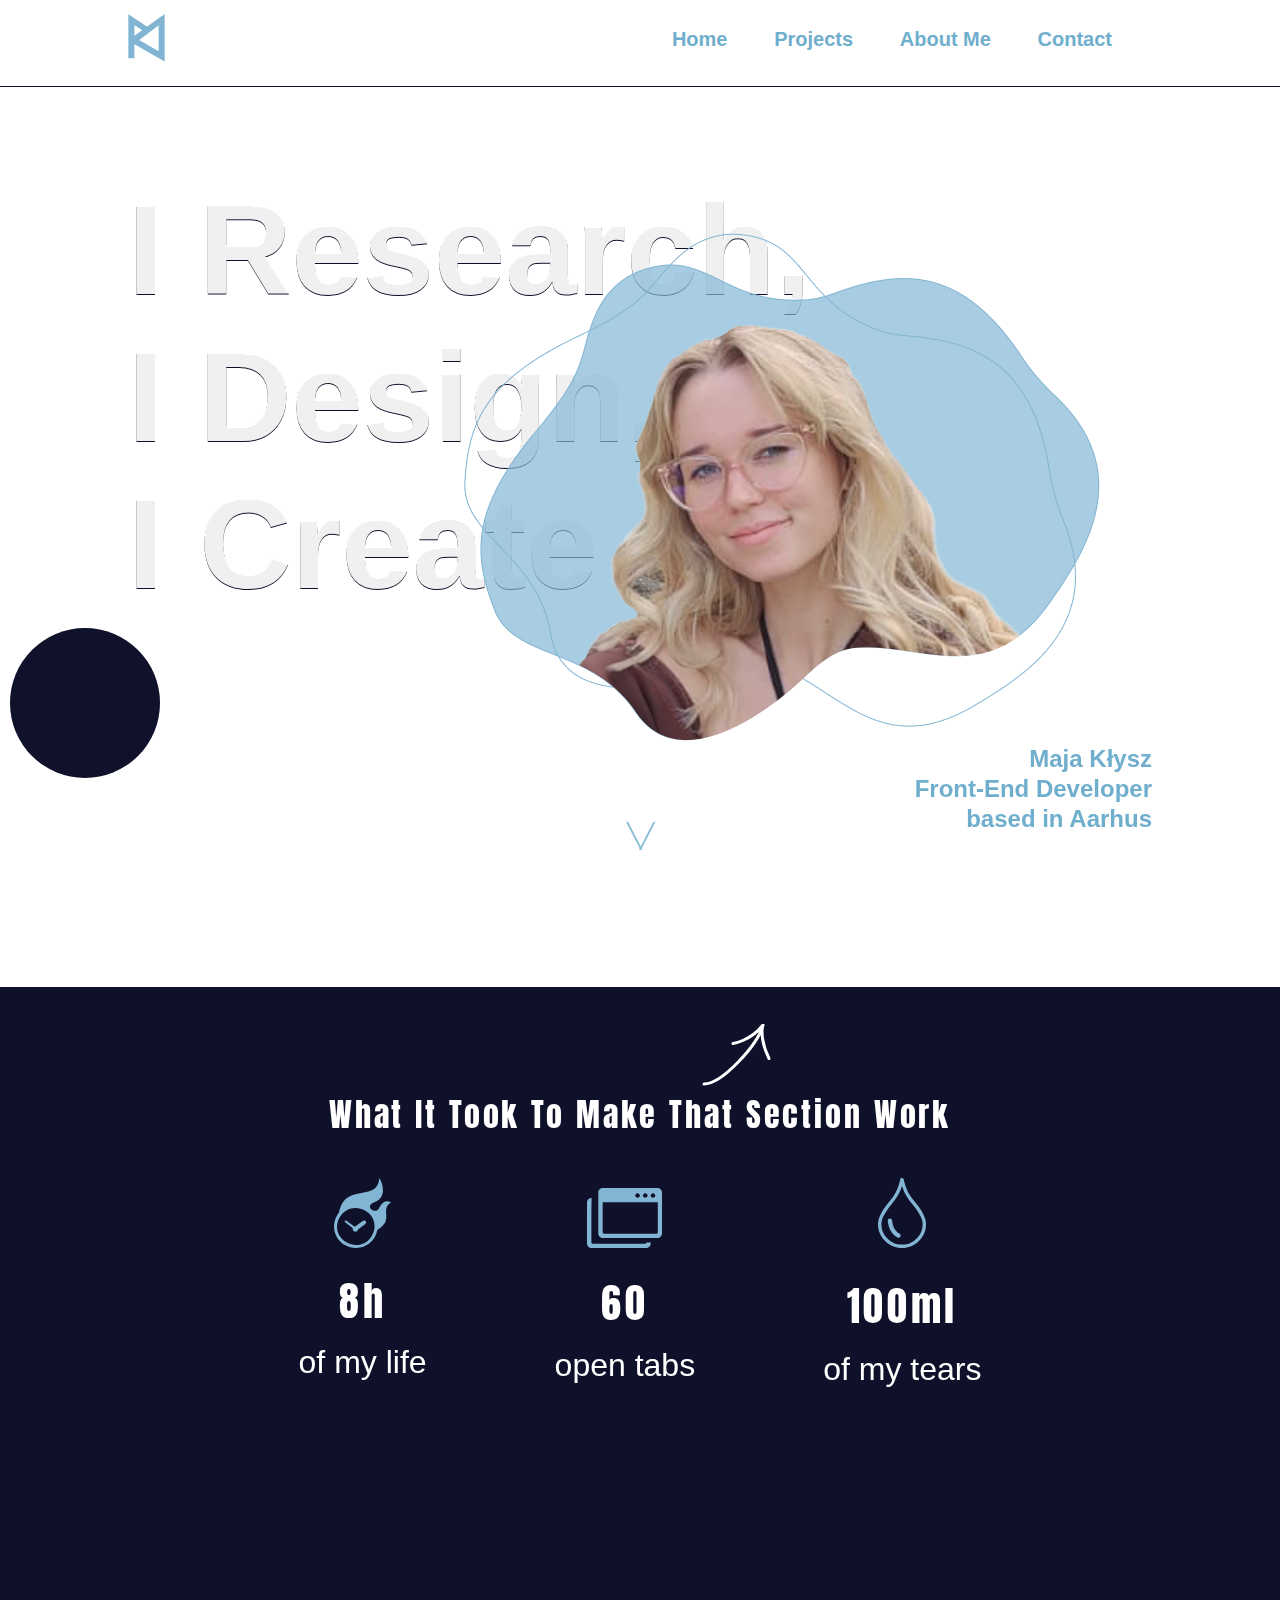
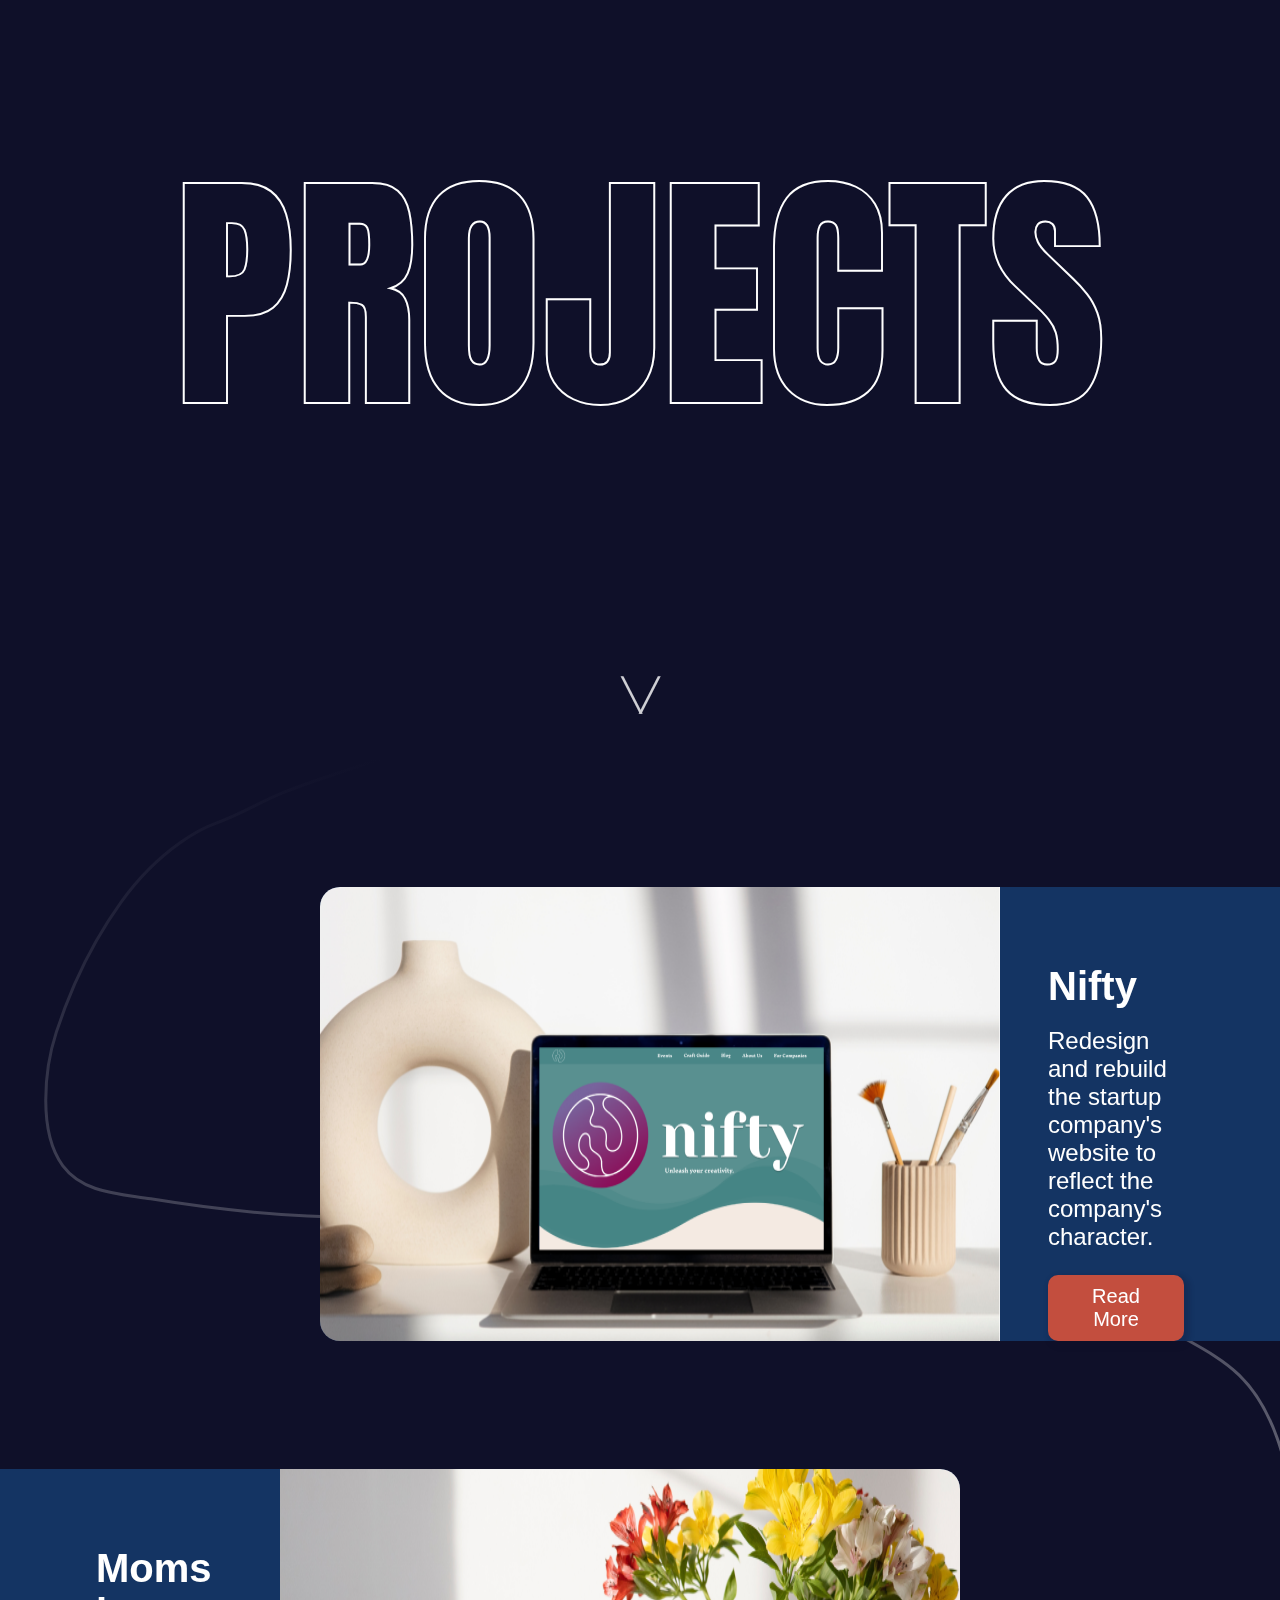
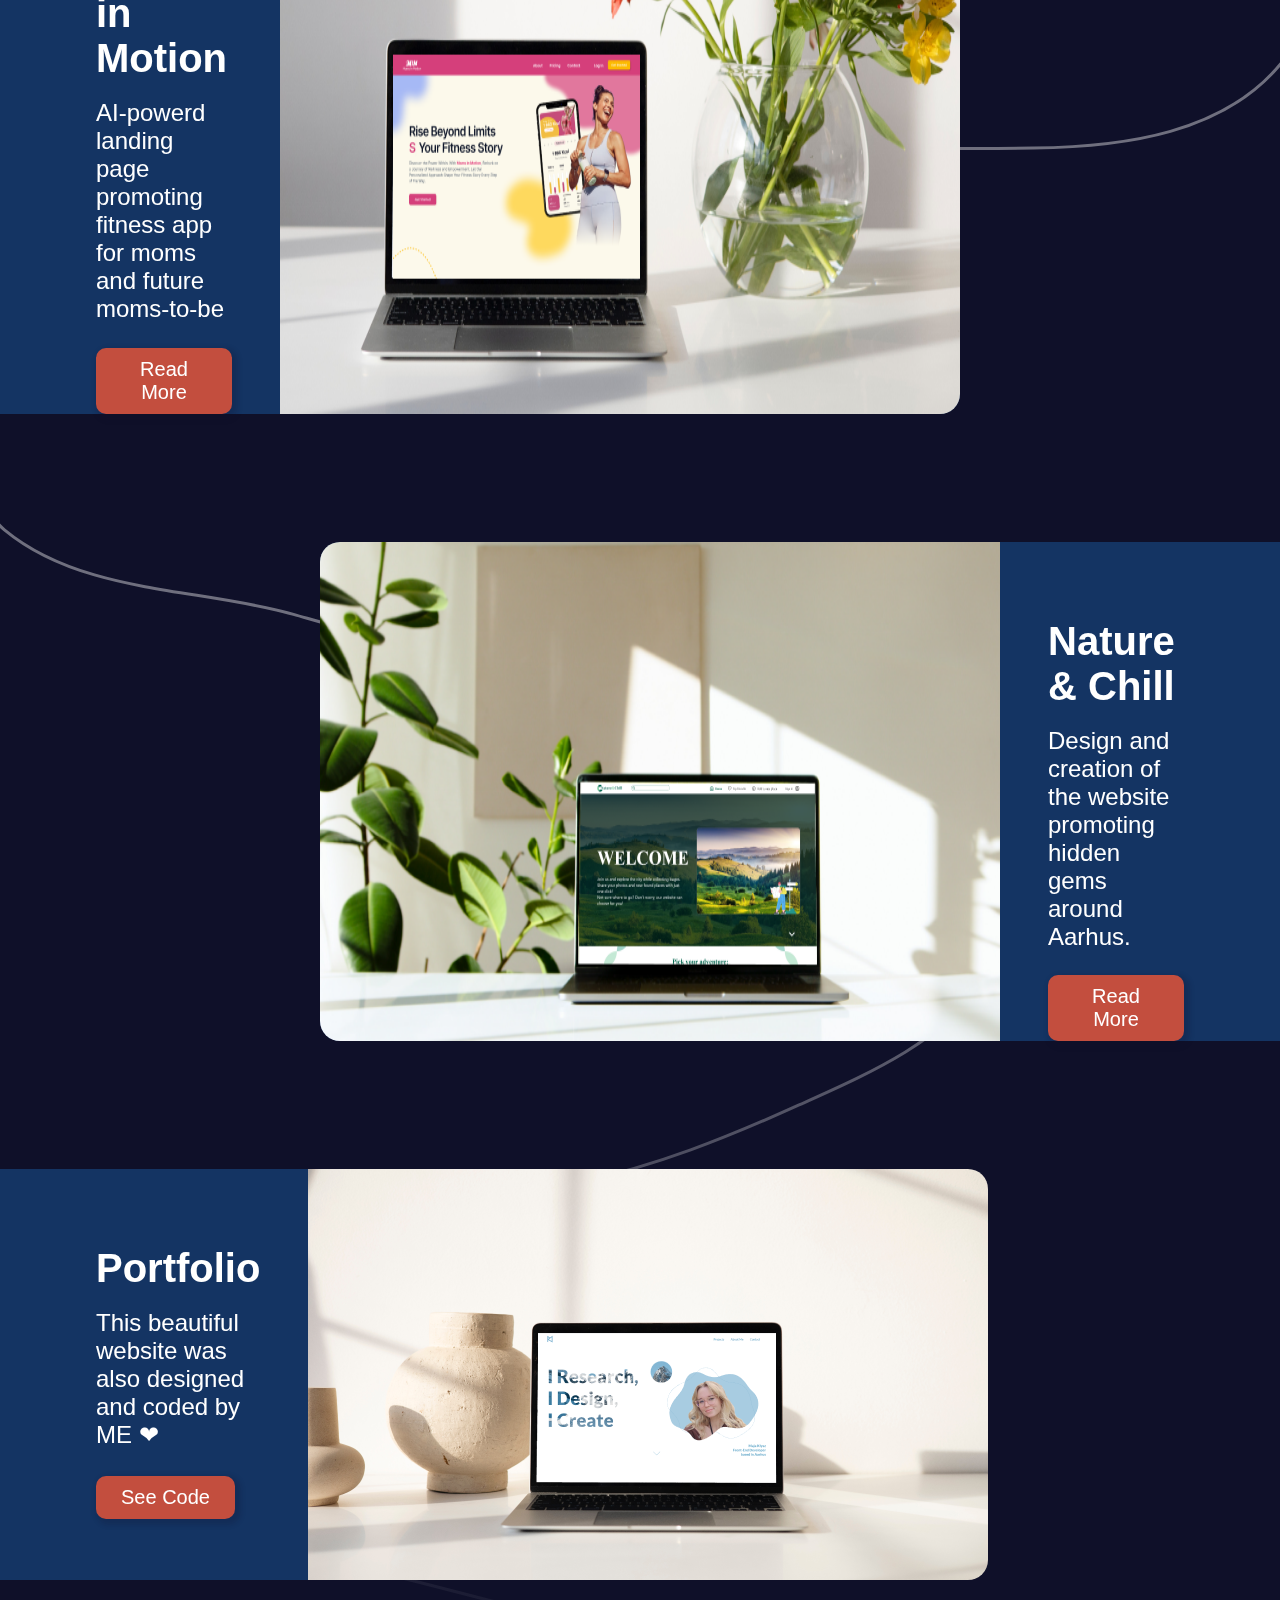
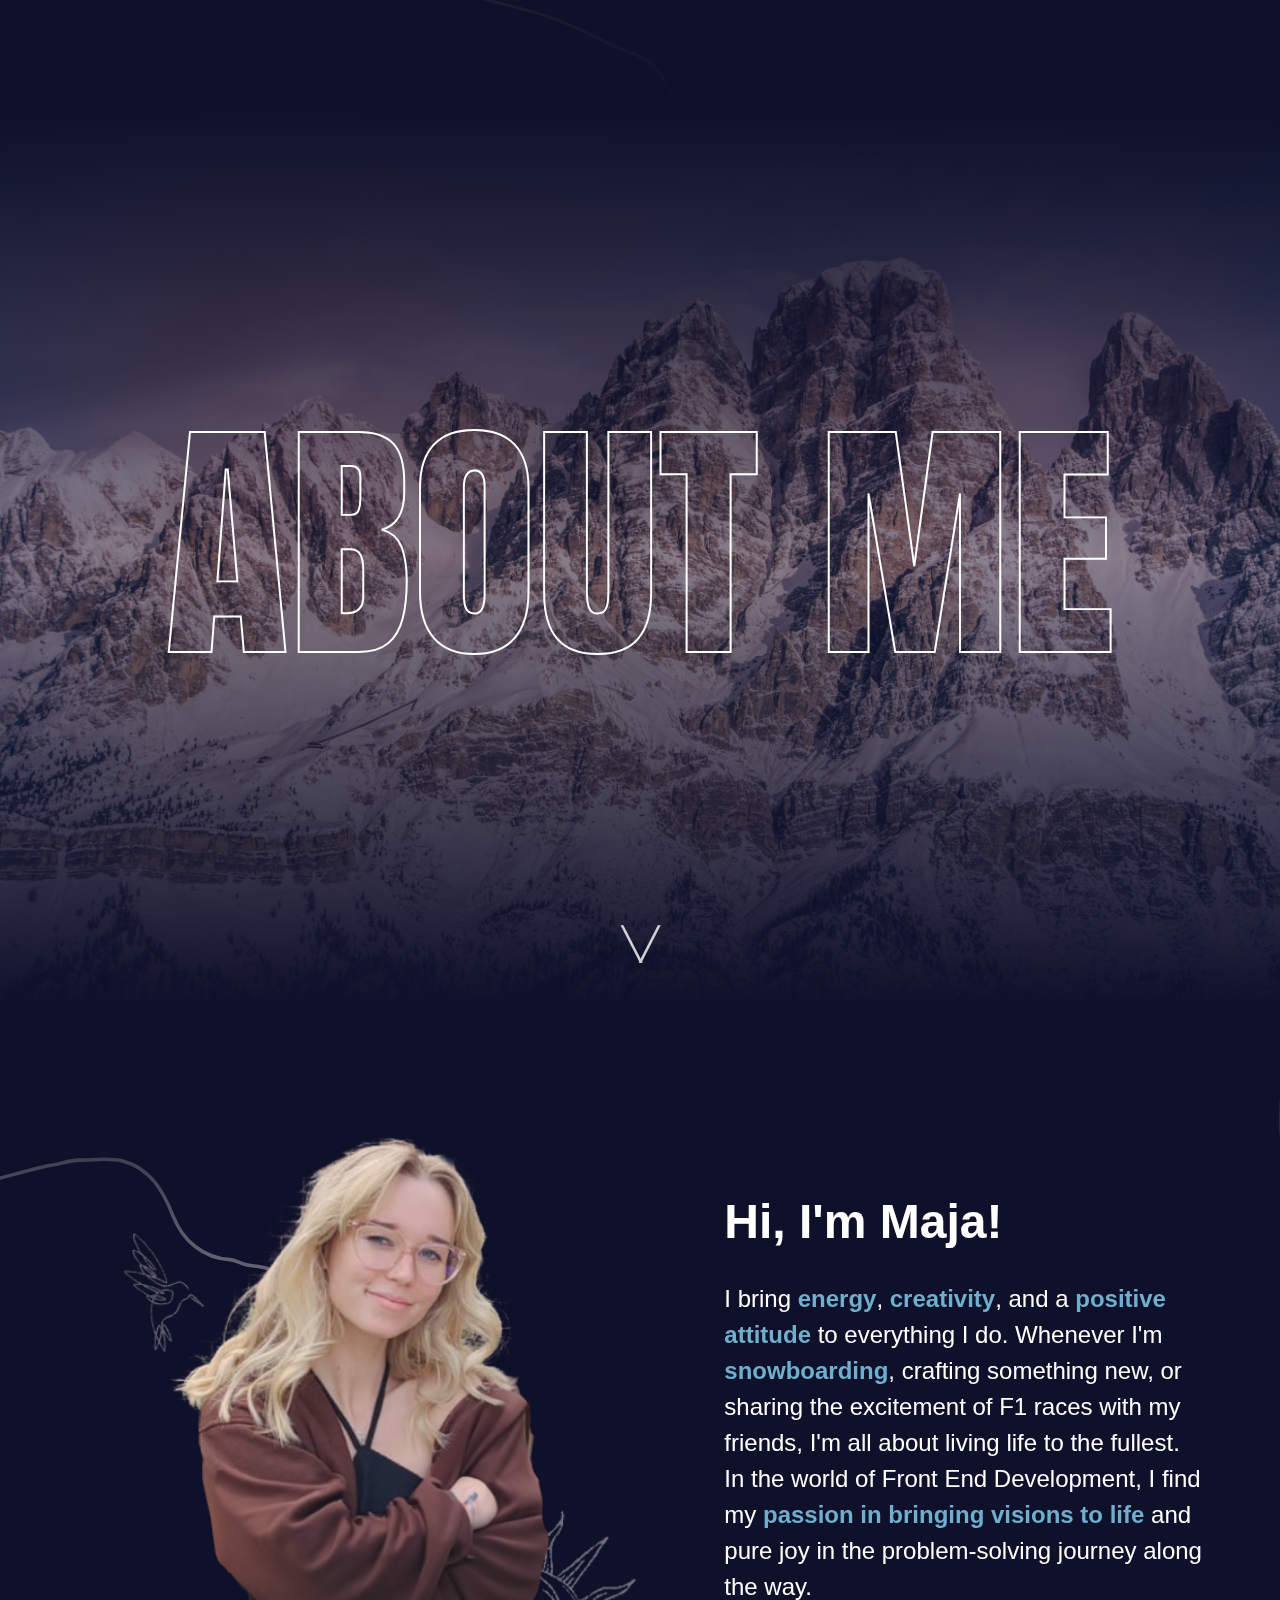
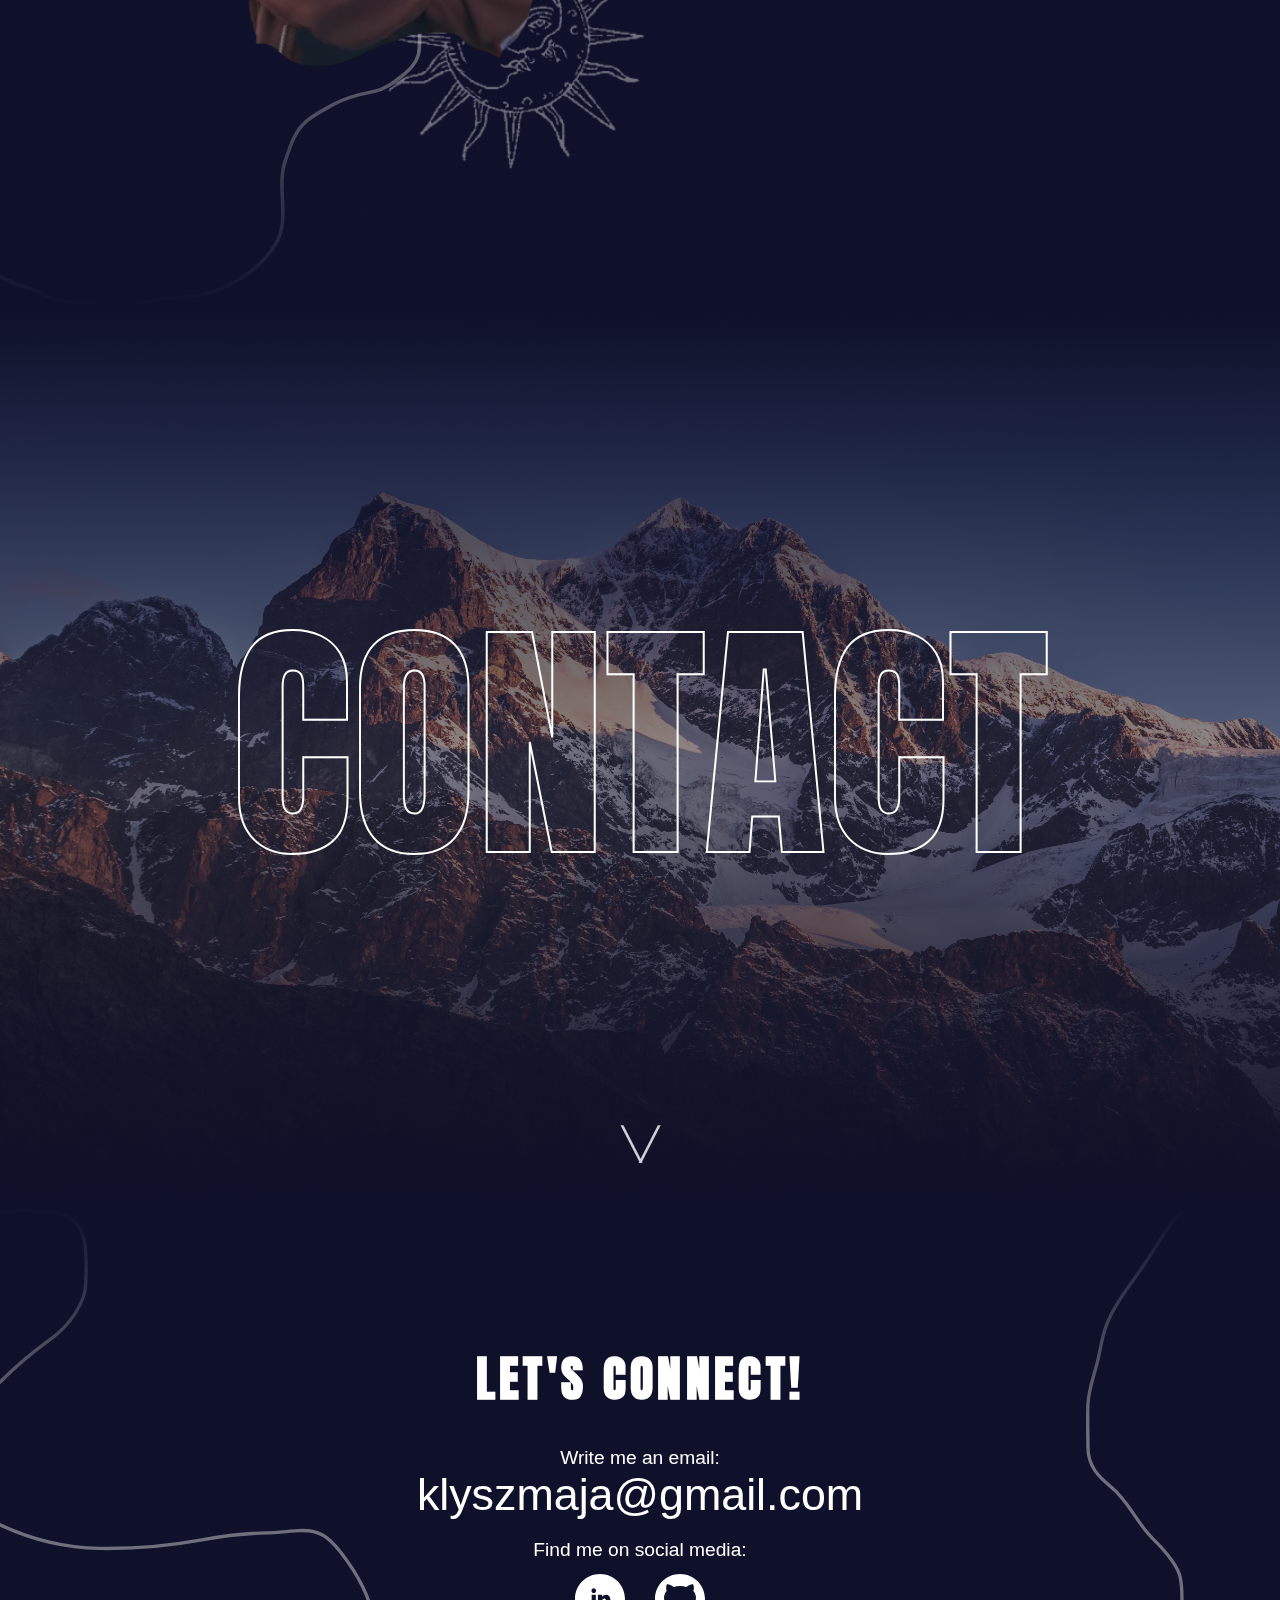
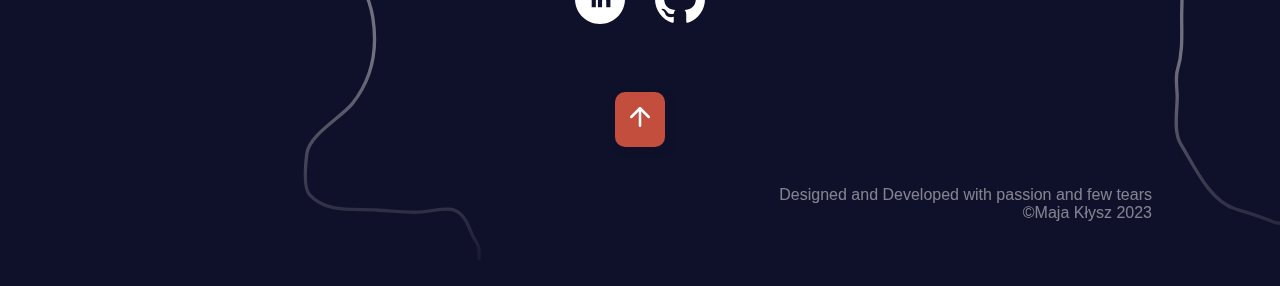
==== commit 2109ce1e: "i can't spell my bad" ====
--- a/index.html
+++ b/index.html
@@ -195,7 +195,7 @@
             <div class="cardTextV2">
               <h2>Portfolio</h2>
               <br />
-              <p>This beautiful website wa also designed and coded by ME ❤</p>
+              <p>This beautiful website was also designed and coded by ME ❤</p>
               <br />
               <a href="https://github.com/majaklysz" target="_blank"
                 ><button class="readMore">See Code</button></a
--- a/css/style.css
+++ b/css/style.css
@@ -4,6 +4,7 @@
   font-family: "lato";
   font-size: 16px;
   color: white;
+  font-family: sans-serif;
 }
 .back {
   width: 100%;
@@ -713,4 +714,9 @@
   .home2 {
     border-bottom: 1px solid white;
   }
-}
+
+  .contactBox h1 {
+    padding-right: 10%;
+    padding-left: 10%;
+  }
+}
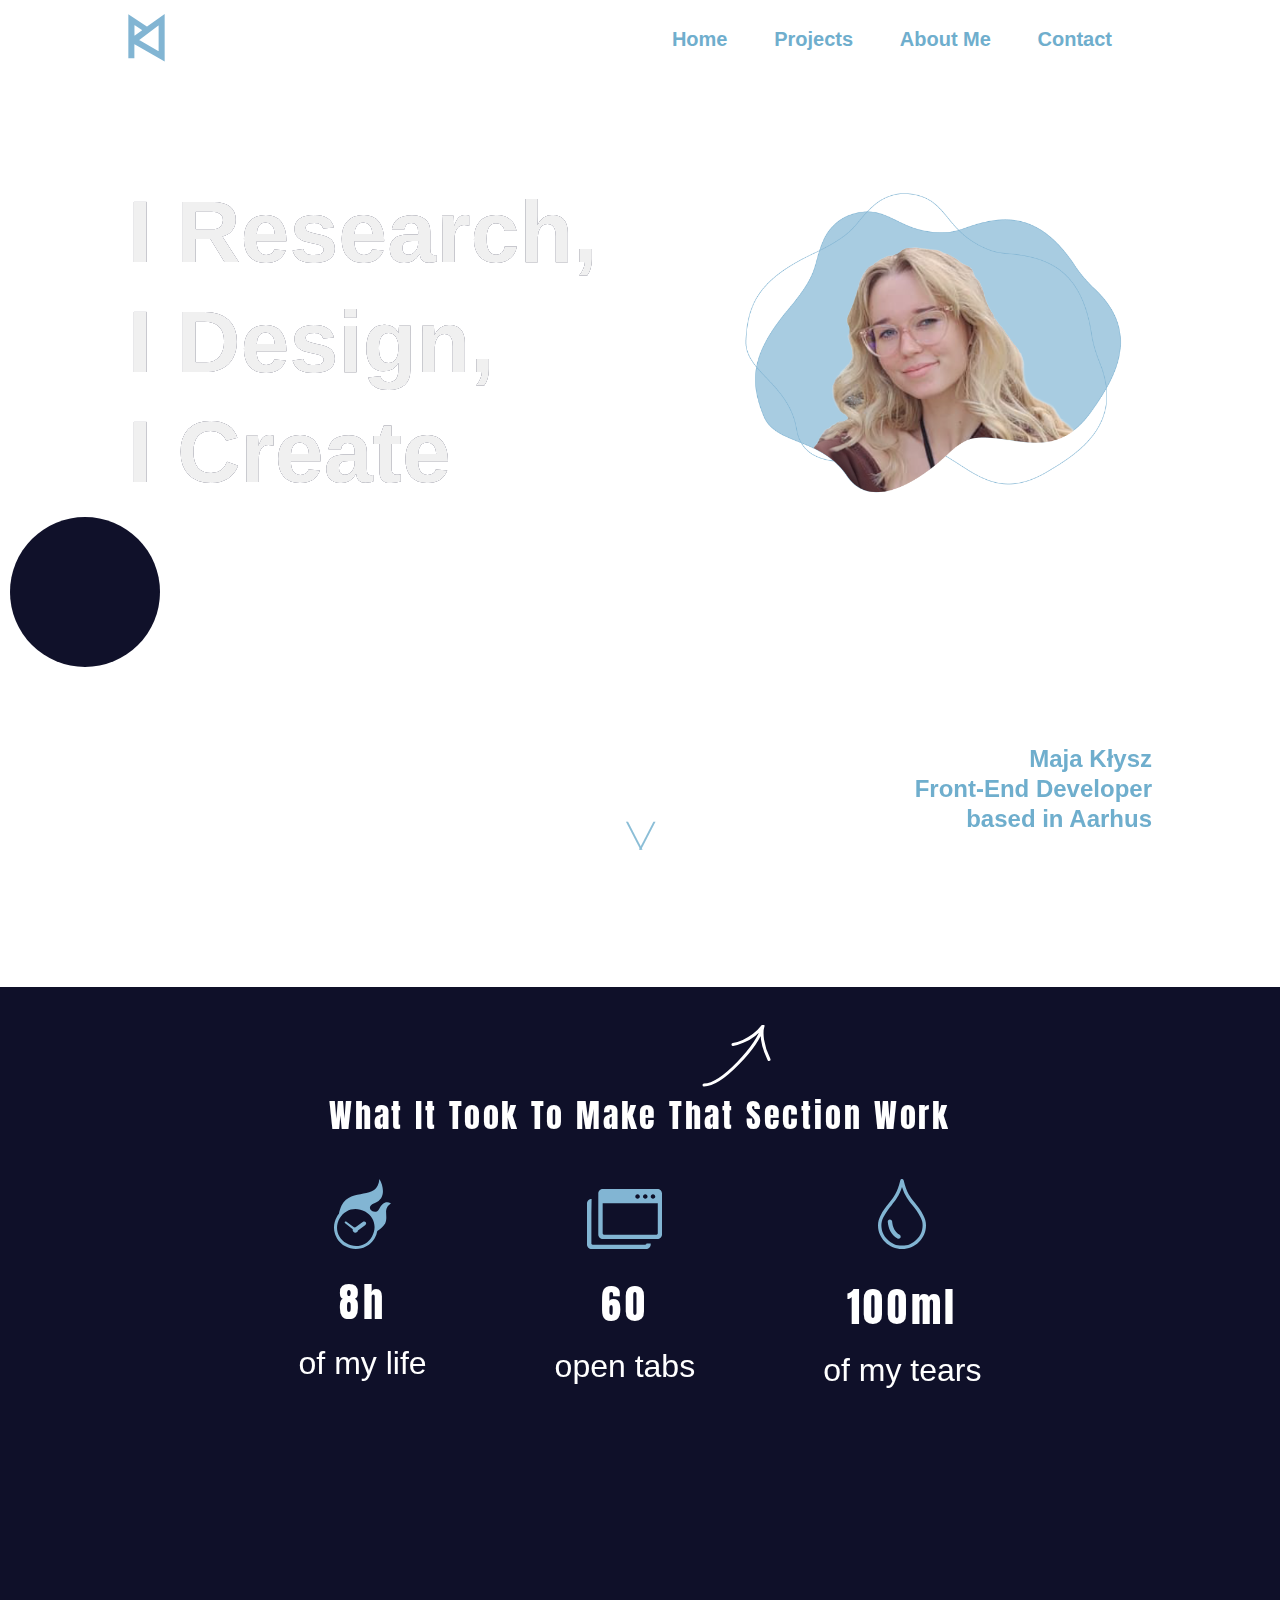
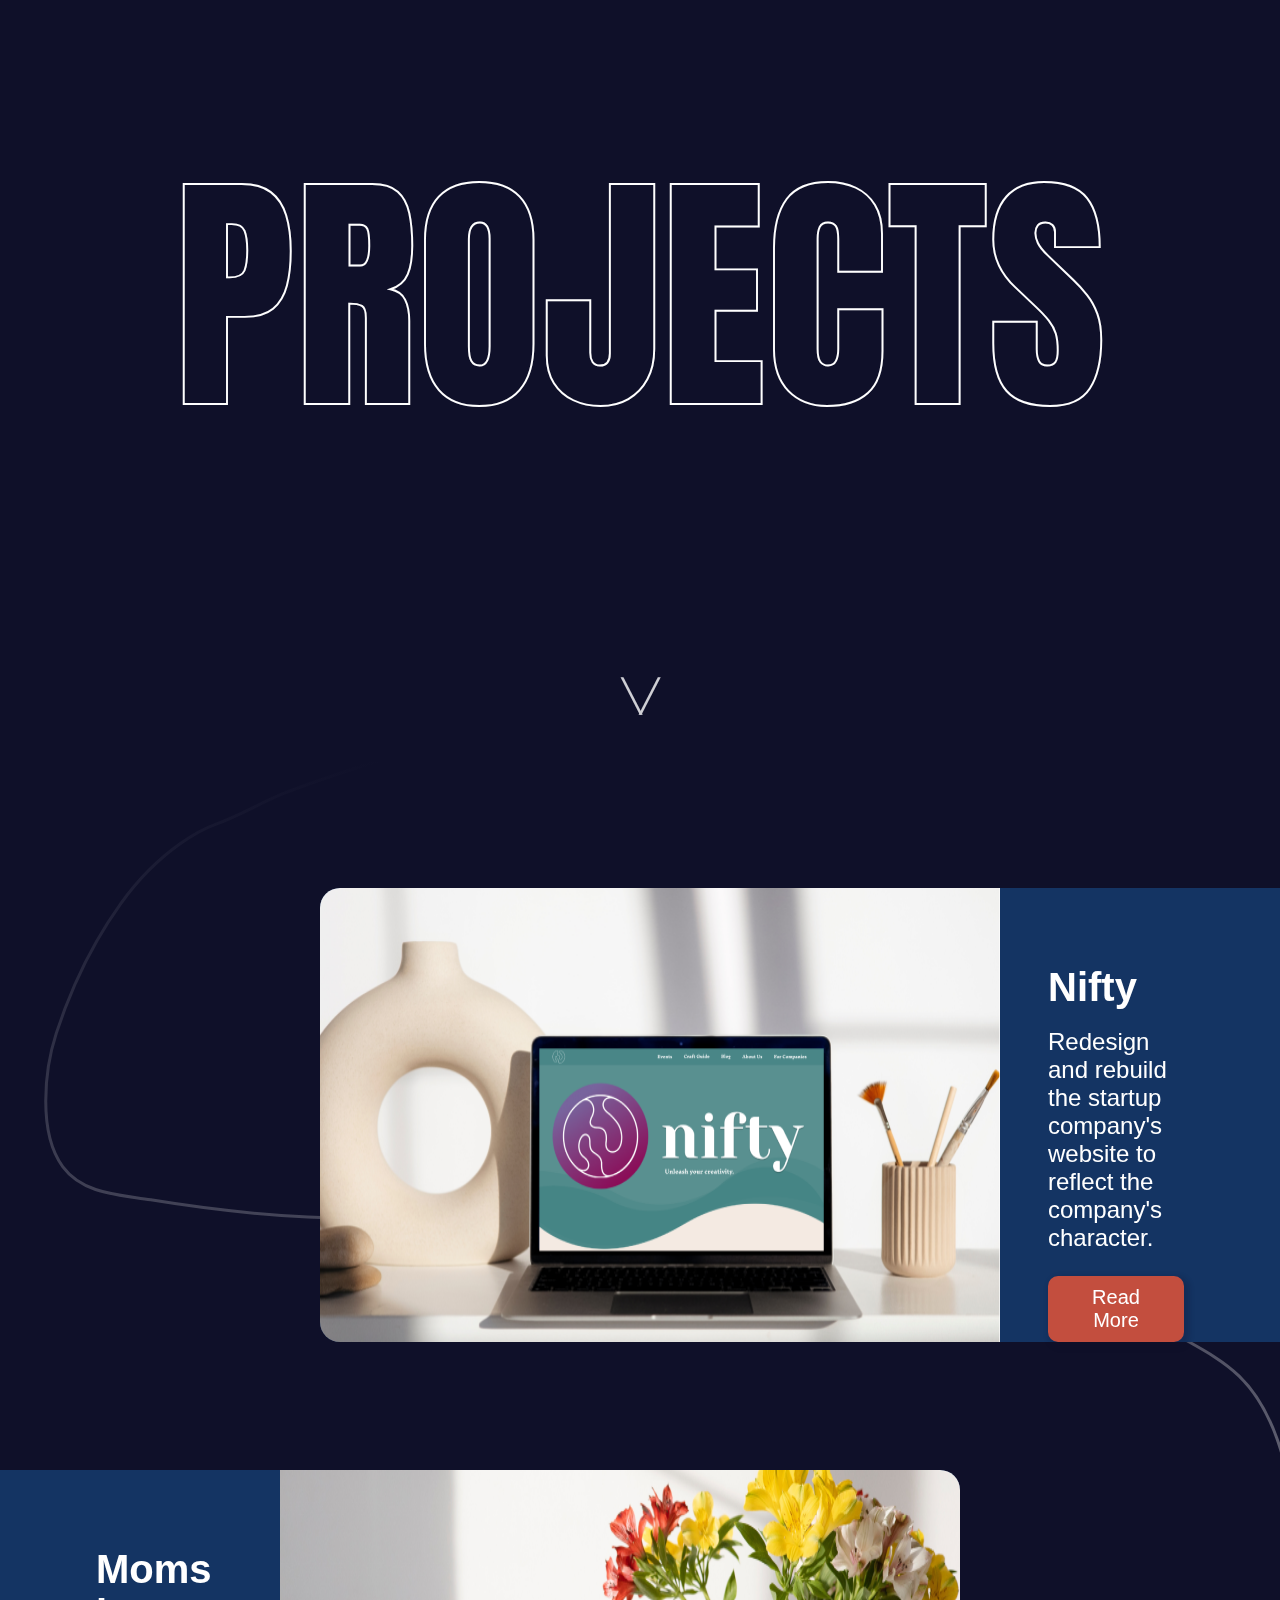
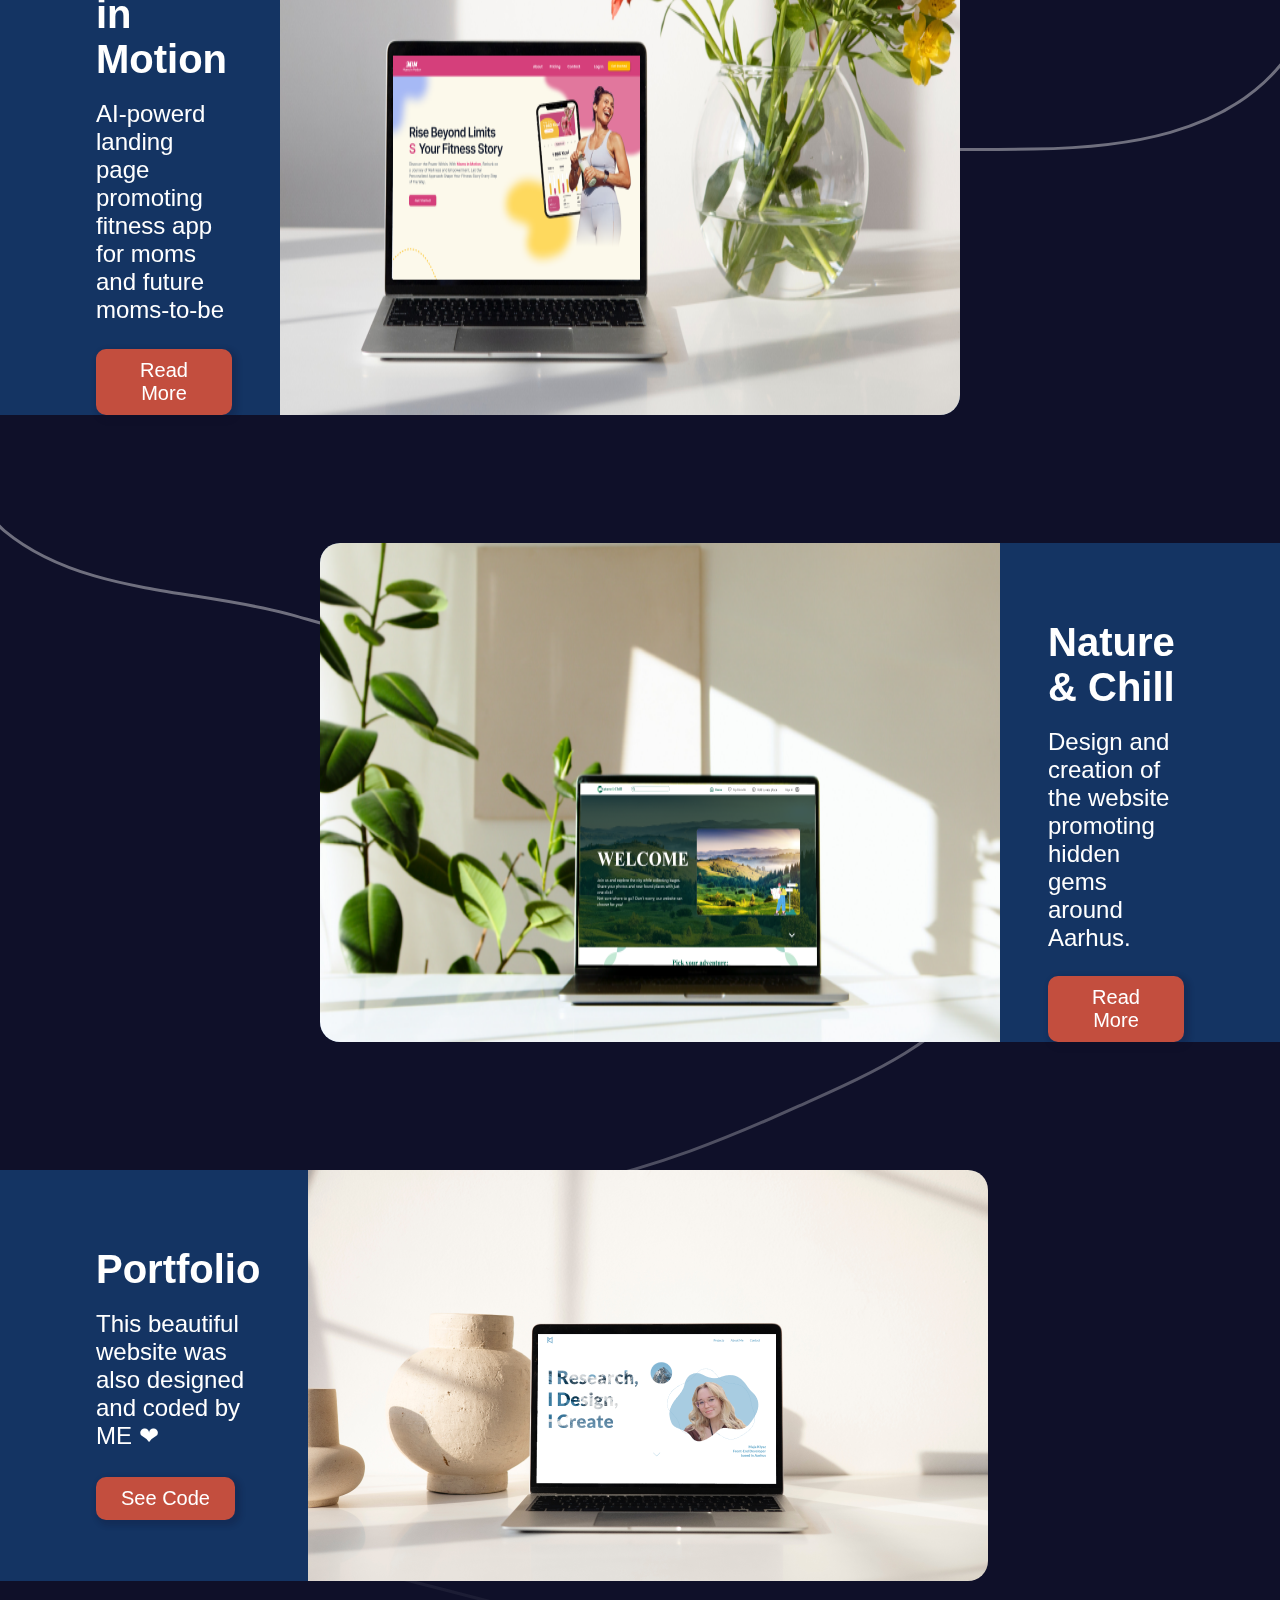
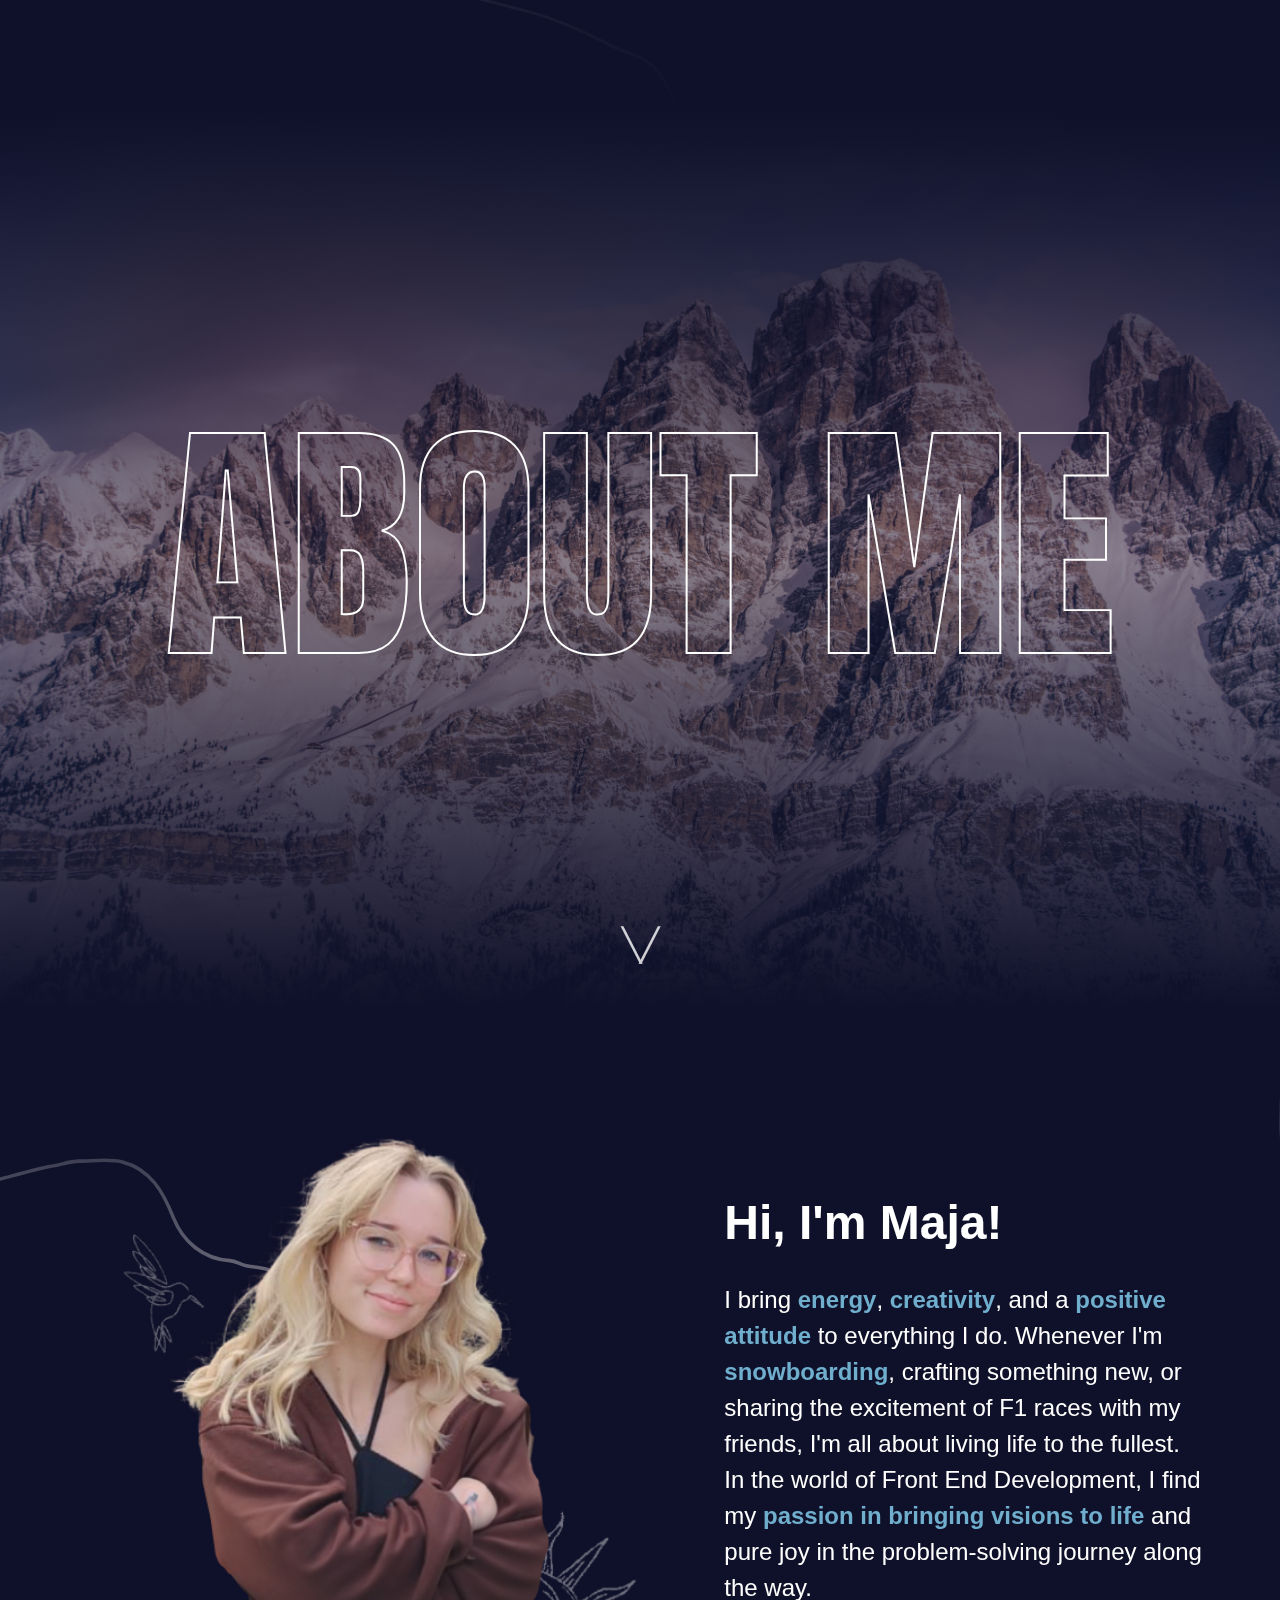
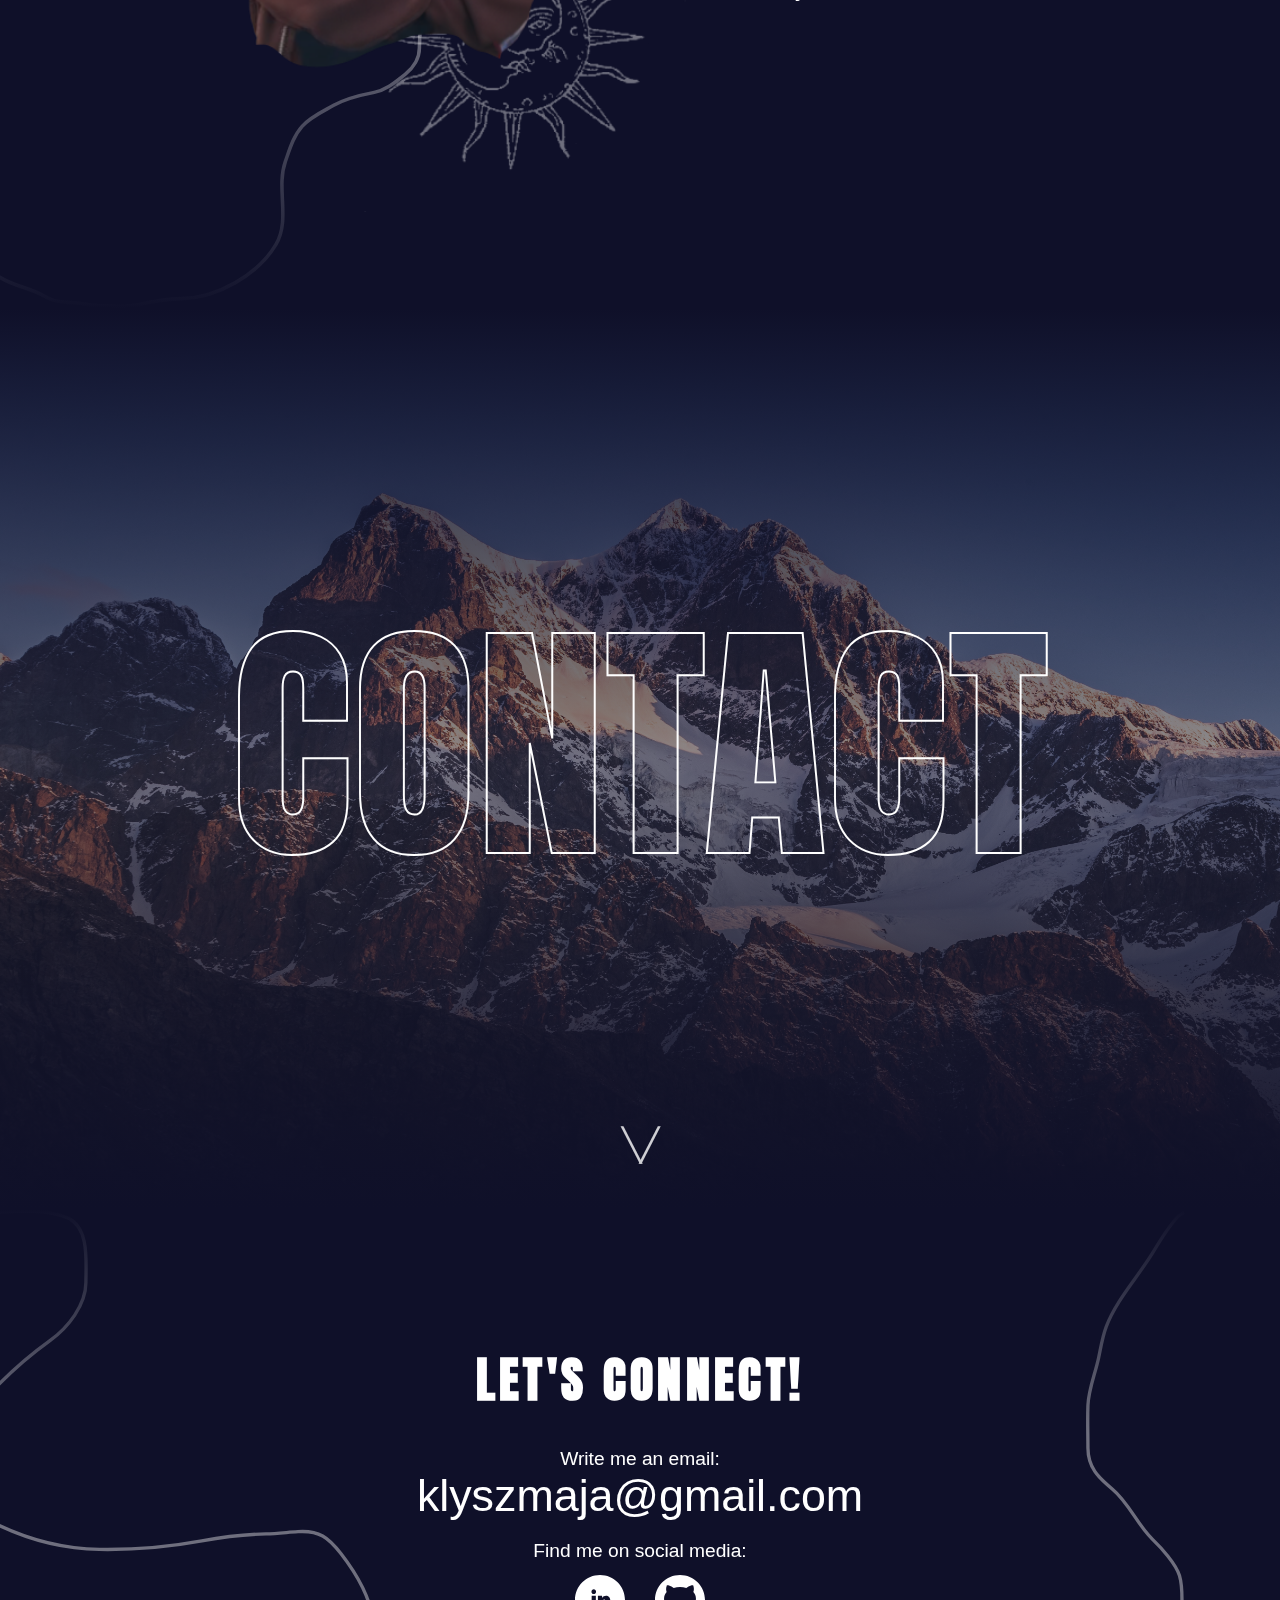
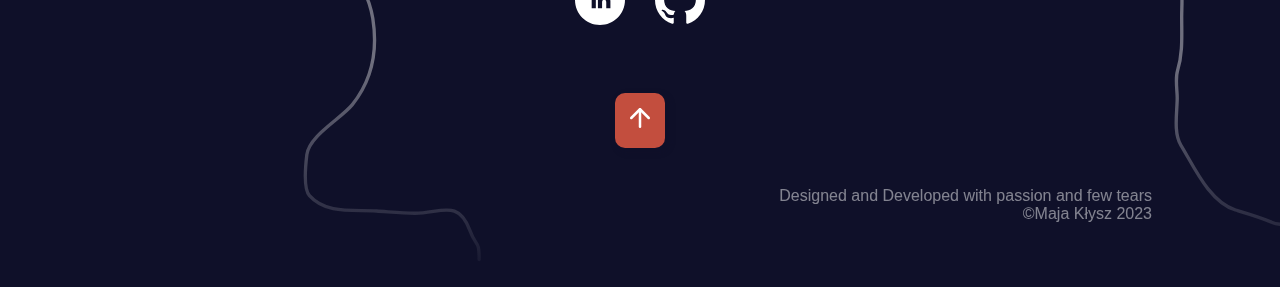
==== commit 530f8a6c: "git link" ====
--- a/index.html
+++ b/index.html
@@ -197,7 +197,9 @@
               <br />
               <p>This beautiful website was also designed and coded by ME ❤</p>
               <br />
-              <a href="https://github.com/majaklysz" target="_blank"
+              <a
+                href="https://github.com/majaklysz/portfolio2023"
+                target="_blank"
                 ><button class="readMore">See Code</button></a
               >
             </div>
--- a/css/style.css
+++ b/css/style.css
@@ -38,7 +38,7 @@
 .textB {
   padding-left: 10%;
   margin: 0%;
-  font-size: 8em;
+  font-size: 7em;
   padding-top: 7%;
   color: white;
   font-weight: 900;
@@ -46,7 +46,7 @@
 .textA {
   padding-left: 10%;
   margin: 0%;
-  font-size: 8em;
+  font-size: 7em;
   padding-top: 7%;
   background: url("https://s3.amazonaws.com/shecodesio-production/uploads/files/000/096/274/original/bc2.jpg?1694196572")
     0 0 / cover no-repeat;
@@ -57,6 +57,15 @@
   font-weight: 900;
 }
 
+.textA,
+.textB {
+  line-height: 1.25em;
+}
+
+.me {
+  max-width: 35%;
+}
+
 .navBox li {
   display: inline-block;
   font-size: 20px;
@@ -72,7 +81,7 @@
   justify-content: space-between;
   padding-left: 10%;
   padding-right: 10%;
-  padding-bottom: 10px;
+  padding-bottom: 11px;
   font-size: 24px;
   transition: all 300ms ease-in-out;
 }
@@ -720,3 +729,15 @@
     padding-left: 10%;
   }
 }
+
+@media (max-width: 1700px) {
+  .me {
+    width: 40%;
+    height: auto;
+  }
+
+  .textA,
+  .textB {
+    font-size: 5.5em;
+  }
+}
